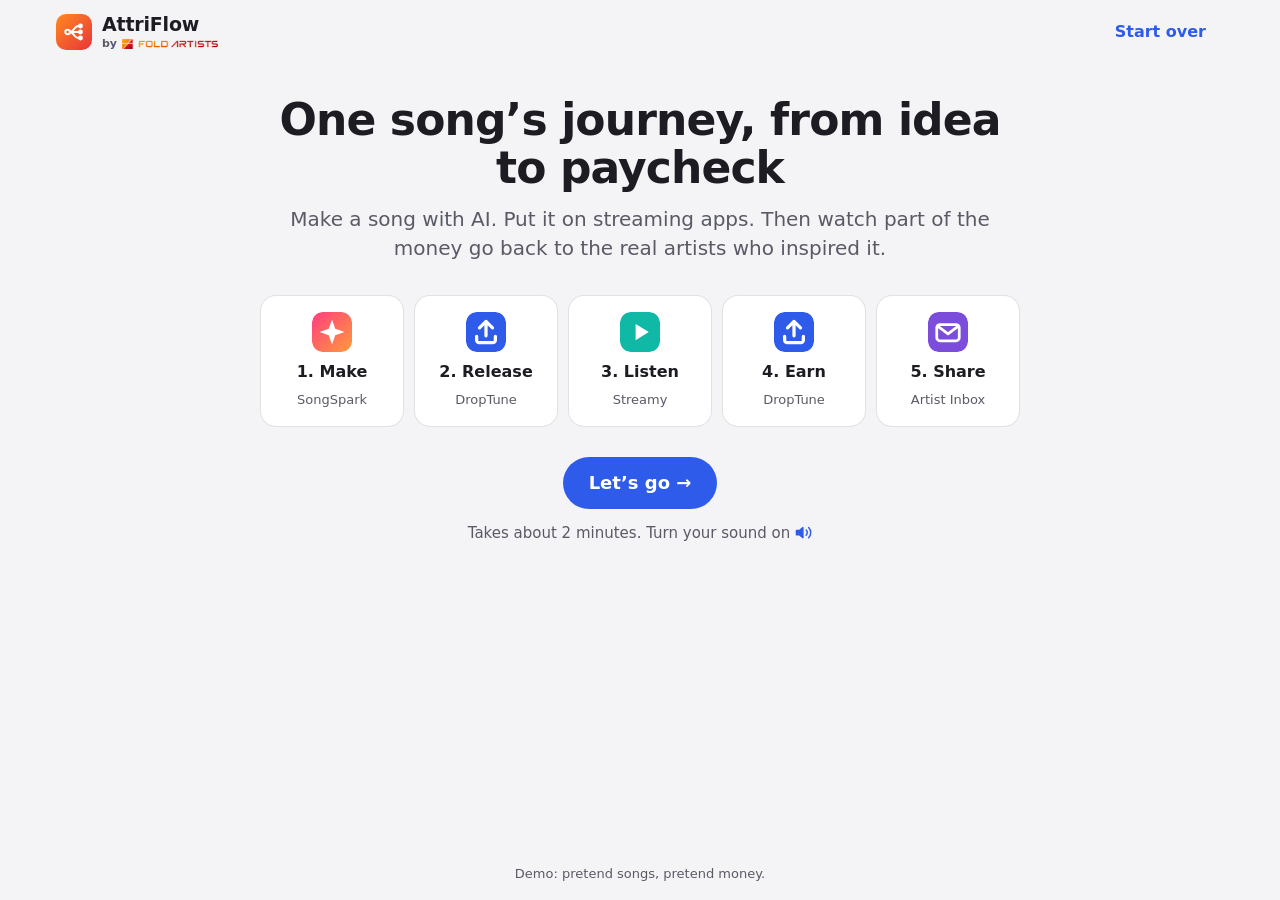
==== site/index.html @ fd74adcc "AttriFlow demo: static site and Render config Co-Authored-By: Claude Opus 5.5 <noreply@anthropic.com" ====
<!doctype html>
<html lang="en">
<head>
  <meta charset="utf-8">
  <meta name="viewport" content="width=device-width, initial-scale=1, viewport-fit=cover">
  <title>AttriFlow</title>
  <meta name="description" content="Follow one AI song from idea to paycheck, and see how its money is shared with the artists who inspired it.">
  <meta name="color-scheme" content="light">
  <link rel="stylesheet" href="styles.css?v=9">
</head>
<body>
  <a class="skip" href="#view">Skip to content</a>

  <header class="topbar">
    <a class="brand" href="#/" aria-label="AttriFlow by Fold Artists, home">
      <span class="brand-mark" aria-hidden="true"><svg class="ico" viewBox="0 0 24 24" fill="none" stroke="currentColor" stroke-width="2.2" stroke-linecap="round" stroke-linejoin="round"><circle cx="5" cy="12" r="2.5"/><path d="M7.5 12c4.5 0 4.5-6.5 9-6.5M7.5 12h9M7.5 12c4.5 0 4.5 6.5 9 6.5"/><circle cx="19" cy="5.5" r="1.6" fill="currentColor"/><circle cx="19" cy="12" r="1.6" fill="currentColor"/><circle cx="19" cy="18.5" r="1.6" fill="currentColor"/></svg></span>
      <span class="brand-text">
        <span class="brand-name">AttriFlow</span>
        <span class="brand-by">by <img src="assets/fold-artists-logo.png" alt="Fold Artists" width="96" height="11"></span>
      </span>
    </a>
    <button class="btn btn-quiet" id="reset" type="button">Start over</button>
  </header>

  <nav class="steps" id="steps" aria-label="Journey steps"></nav>

  <main id="view" tabindex="-1"></main>

  <footer class="navbar" id="navbar">
    <button class="btn btn-secondary" id="back" type="button">← Back</button>
    <p class="nav-hint" id="hint" aria-live="polite"></p>
    <button class="btn btn-primary" id="next" type="button">Next →</button>
  </footer>

  <p class="demo-note">Demo: pretend songs, pretend money.</p>

  <script src="app.js?v=9"></script>
</body>
</html>
---- site/styles.css ----
/* AttriFlow demo — shell + four pretend apps */

:root {
  --bg: #f4f4f7;
  --surface: #ffffff;
  --surface-2: #f0f0f4;
  --text: #1c1c22;
  --text-2: #5a5a66;
  --line: rgba(20, 20, 40, 0.12);
  --accent: #2f5bea;
  --accent-text: #ffffff;
  --good: #16803a;
  --good-bg: #e6f6eb;
  --focus: #2f5bea;
  --shadow: 0 1px 2px rgba(0, 0, 0, 0.06), 0 8px 24px rgba(0, 0, 0, 0.06);

  /* app brands */
  --spark-a: #ff3d7f;
  --spark-b: #ff9a3c;
  --spark-bg: #121018;
  --spark-surface: #1d1a26;
  --spark-line: rgba(255, 255, 255, 0.1);
  --drop: #2f5bea;
  --drop-soft: #e8eeff;
  --streamy: #10b8a6;
  --streamy-bg: #0d1716;
  --streamy-surface: #15211f;
  --inbox: #7c4ddb;
  --inbox-soft: #f1ebfd;
  --pool: #e0662f;

  --radius: 16px;
  --radius-sm: 10px;
  --font: -apple-system, BlinkMacSystemFont, "SF Pro Text", "Segoe UI", system-ui, Roboto, "Helvetica Neue", Arial, sans-serif;
  color-scheme: light;
}

/* Light is the default look. Dark stays available by setting data-theme="dark" on <html>. */
:root[data-theme="dark"] {
  --bg: #0e0e12;
  --surface: #18181e;
  --surface-2: #22222a;
  --text: #f1f1f5;
  --text-2: #a8a8b4;
  --line: rgba(255, 255, 255, 0.12);
  --accent: #5b82ff;
  --focus: #8aa6ff;
  --good: #45d27a;
  --good-bg: rgba(69, 210, 122, 0.14);
  --drop-soft: rgba(91, 130, 255, 0.16);
  --inbox-soft: rgba(150, 110, 240, 0.16);
  --shadow: 0 1px 2px rgba(0, 0, 0, 0.4), 0 8px 24px rgba(0, 0, 0, 0.3);
  color-scheme: dark;
}

* { box-sizing: border-box; }
html { -webkit-text-size-adjust: 100%; }
body {
  margin: 0;
  background: var(--bg);
  color: var(--text);
  font-family: var(--font);
  font-size: 17px;
  line-height: 1.45;
  min-height: 100vh;
  display: flex;
  flex-direction: column;
}
h1, h2, h3, p { margin: 0; }
button { font: inherit; color: inherit; }
a { color: inherit; }
:focus-visible { outline: 3px solid var(--focus); outline-offset: 2px; border-radius: 8px; }
.skip { position: absolute; left: -999px; top: 8px; background: var(--surface); padding: 8px 12px; z-index: 10; }
.skip:focus { left: 8px; }
.sr-only { position: absolute; width: 1px; height: 1px; overflow: hidden; clip: rect(0 0 0 0); white-space: nowrap; }

/* ---------- icons ---------- */
.ico { width: 1.15em; height: 1.15em; flex: none; vertical-align: -0.18em; }
.btn .ico { width: 20px; height: 20px; }
.badge-ico { width: 52px; height: 52px; border-radius: 14px; display: grid; place-items: center; flex: none; color: #fff; }
.badge-ico .ico { width: 28px; height: 28px; }
.badge-ico.you { background: var(--drop); }
.badge-ico.pool { background: var(--pool); }
.badge-ico.good { background: var(--good); }
.badge-ico.inbox { background: var(--inbox); }
.badge-ico.big { width: 84px; height: 84px; border-radius: 24px; margin: 0 auto 16px; background: linear-gradient(135deg, var(--spark-a), var(--spark-b)); }
.badge-ico.big .ico { width: 44px; height: 44px; }

/* ---------- buttons ---------- */
.btn {
  min-height: 44px;
  padding: 0 18px;
  border-radius: 999px;
  border: 0;
  font-weight: 600;
  font-size: 16px;
  cursor: pointer;
  display: inline-flex;
  align-items: center;
  justify-content: center;
  gap: 8px;
  text-decoration: none;
  white-space: nowrap;
  transition: transform 0.12s ease, opacity 0.12s ease, background 0.12s ease;
}
.btn:active { transform: scale(0.97); }
.btn[disabled] { opacity: 0.4; cursor: not-allowed; transform: none; }
.btn-primary { background: var(--accent); color: var(--accent-text); }
.btn-secondary { background: var(--surface-2); color: var(--text); }
.btn-quiet { background: transparent; color: var(--accent); }
.btn-big { min-height: 52px; font-size: 18px; padding: 0 26px; }

/* ---------- shell ---------- */
.topbar {
  display: flex;
  align-items: center;
  justify-content: space-between;
  padding: 10px max(16px, env(safe-area-inset-left));
  max-width: 1200px;
  width: 100%;
  margin: 0 auto;
}
.brand { display: inline-flex; align-items: center; gap: 10px; font-weight: 700; font-size: 18px; text-decoration: none; min-height: 44px; }
.brand-mark {
  width: 30px; height: 30px; border-radius: 9px;
  display: grid; place-items: center;
  color: #fff; font-size: 17px;
  background: linear-gradient(135deg, #ff8a1f, #e8343a);
}
.brand-mark { width: 36px; height: 36px; border-radius: 10px; }
.brand-mark .ico { width: 22px; height: 22px; }
.brand-text { display: flex; flex-direction: column; line-height: 1.1; }
.brand-name { font-size: 19px; font-weight: 800; letter-spacing: -0.01em; }
.brand-by { display: flex; align-items: center; gap: 5px; margin-top: 3px; font-size: 11px; font-weight: 600; color: var(--text-2); }
.brand-by img { display: block; width: 96px; height: auto; }

.steps {
  display: flex;
  gap: 6px;
  max-width: 1200px;
  width: 100%;
  margin: 0 auto;
  padding: 4px 16px 12px;
}
.steps[hidden] { display: none; }
.step {
  flex: 1;
  min-height: 52px;
  display: flex;
  align-items: center;
  gap: 10px;
  padding: 6px 12px;
  border-radius: 12px;
  background: var(--surface);
  border: 1px solid var(--line);
  text-decoration: none;
  color: var(--text-2);
  font-size: 15px;
}
.step-num {
  flex: none;
  width: 28px; height: 28px; border-radius: 50%;
  display: grid; place-items: center;
  font-weight: 700; font-size: 14px;
  background: var(--surface-2);
}
.step-text { display: flex; flex-direction: column; line-height: 1.2; min-width: 0; }
.step-text b { color: var(--text); font-size: 15px; }
.step-text small { font-size: 12px; white-space: nowrap; overflow: hidden; text-overflow: ellipsis; }
.step.is-done .step-num { background: var(--good-bg); color: var(--good); }
.step.is-current { border-color: var(--accent); box-shadow: 0 0 0 1px var(--accent) inset; }
.step.is-current .step-num { background: var(--accent); color: var(--accent-text); }
.step.is-locked { opacity: 0.5; pointer-events: none; }

main {
  flex: 1;
  width: 100%;
  max-width: 1200px;
  margin: 0 auto;
  padding: 8px 16px 24px;
  outline: none;
}

.stage {
  display: grid;
  grid-template-columns: 300px minmax(0, 1fr);
  gap: 20px;
  align-items: start;
}
.explain {
  background: var(--surface);
  border: 1px solid var(--line);
  border-radius: var(--radius);
  padding: 20px;
  position: sticky;
  top: 12px;
}
.explain .kicker { font-size: 13px; font-weight: 700; letter-spacing: 0.04em; text-transform: uppercase; color: var(--text-2); }
.explain h1 { font-size: 26px; line-height: 1.15; margin: 6px 0 10px; }
.explain p { color: var(--text-2); }
.explain p + p { margin-top: 10px; }
.explain .app-chip { margin-top: 14px; }

.app-chip { display: inline-flex; align-items: center; gap: 8px; font-size: 14px; font-weight: 600; color: var(--text-2); }
.app-chip .logo { width: 22px; height: 22px; border-radius: 6px; }

.navbar {
  position: sticky;
  bottom: 0;
  display: flex;
  align-items: center;
  gap: 12px;
  padding: 12px max(16px, env(safe-area-inset-left)) calc(12px + env(safe-area-inset-bottom));
  background: color-mix(in srgb, var(--bg) 85%, transparent);
  backdrop-filter: saturate(180%) blur(16px);
  -webkit-backdrop-filter: saturate(180%) blur(16px);
  border-top: 1px solid var(--line);
  z-index: 5;
}
.navbar[hidden] { display: none; }
.nav-hint { flex: 1; text-align: center; color: var(--text-2); font-size: 15px; }
.demo-note { text-align: center; font-size: 13px; color: var(--text-2); padding: 8px 16px 16px; }

.muted { color: var(--text-2); }

/* ---------- app windows ---------- */
.window {
  border-radius: 20px;
  overflow: hidden;
  box-shadow: var(--shadow);
  border: 1px solid var(--line);
  min-width: 0;
}
.window-bar {
  display: flex;
  align-items: center;
  gap: 10px;
  padding: 12px 18px;
  font-weight: 700;
}
.window-bar .logo { width: 28px; height: 28px; border-radius: 8px; flex: none; }
.window-bar .tabs { margin-left: auto; display: flex; gap: 18px; font-weight: 500; font-size: 15px; opacity: 0.7; }
.window-bar .tabs .on { opacity: 1; font-weight: 700; }
.window-body { padding: 24px; }

.logo { display: block; }

/* SongSpark (always dark, like a studio) */
.w-spark { background: var(--spark-bg); color: #f4f0fa; border-color: var(--spark-line); }
.w-spark .window-bar { border-bottom: 1px solid var(--spark-line); }
.w-spark .muted { color: #b4abc4; }
.spark-title { font-size: 28px; font-weight: 800; line-height: 1.15; }
.spark-grad { background: linear-gradient(90deg, var(--spark-a), var(--spark-b)); -webkit-background-clip: text; background-clip: text; color: transparent; }
.prompt-box {
  margin-top: 18px;
  background: var(--spark-surface);
  border: 1px solid var(--spark-line);
  border-radius: var(--radius);
  padding: 14px;
}
.prompt-box label { display: block; font-size: 14px; font-weight: 600; color: #b4abc4; margin-bottom: 8px; }
.prompt-box textarea {
  width: 100%;
  min-height: 72px;
  resize: vertical;
  background: transparent;
  border: 0;
  color: #fff;
  font: inherit;
  font-size: 19px;
  line-height: 1.4;
}
.prompt-box textarea:focus-visible { outline: none; }
.prompt-box:focus-within { border-color: var(--spark-a); }
.prompt-row { display: flex; align-items: center; gap: 8px; flex-wrap: wrap; margin-top: 10px; }
.tag { display: inline-flex; align-items: center; min-height: 32px; padding: 0 12px; border-radius: 999px; background: rgba(255, 255, 255, 0.08); font-size: 14px; color: #e6def3; }
.btn-spark { background: linear-gradient(90deg, var(--spark-a), var(--spark-b)); color: #fff; margin-left: auto; }

.making { margin-top: 18px; display: flex; align-items: center; gap: 12px; color: #d9cfe9; }
.wave { display: inline-flex; gap: 3px; align-items: end; height: 22px; }
.wave i { width: 4px; border-radius: 2px; background: linear-gradient(var(--spark-a), var(--spark-b)); animation: wave 0.9s ease-in-out infinite; }
.wave i:nth-child(2) { animation-delay: 0.15s; } .wave i:nth-child(3) { animation-delay: 0.3s; } .wave i:nth-child(4) { animation-delay: 0.45s; } .wave i:nth-child(5) { animation-delay: 0.6s; }
@keyframes wave { 0%, 100% { height: 6px; } 50% { height: 22px; } }

.song-card {
  margin-top: 18px;
  display: flex;
  gap: 16px;
  align-items: center;
  background: var(--spark-surface);
  border: 1px solid var(--spark-line);
  border-radius: var(--radius);
  padding: 14px;
}
.cover {
  flex: none;
  width: 88px; height: 88px;
  border-radius: 14px;
  display: grid; place-items: center;
  font-size: 40px;
  box-shadow: inset 0 0 0 1px rgba(255, 255, 255, 0.15);
}
.cover-sm { width: 52px; height: 52px; font-size: 24px; border-radius: 10px; }
.cover-lg { width: 160px; height: 160px; font-size: 72px; border-radius: 20px; }
.song-meta { flex: 1; min-width: 0; }
.song-meta h2 { font-size: 22px; }
.song-meta p { font-size: 15px; }
.play {
  flex: none;
  width: 52px; height: 52px; border-radius: 50%;
  border: 0; cursor: pointer;
  display: grid; place-items: center;
  background: #fff; color: #111;
}
.play svg { width: 22px; height: 22px; }
.play-sm { width: 44px; height: 44px; }
.play-pill { width: auto; height: 44px; padding: 0 16px 0 12px; border-radius: 999px; display: inline-flex; gap: 8px; font-weight: 600; font-size: 15px; }
.play-pill svg { width: 18px; height: 18px; }

.inspired {
  margin-top: 16px;
  background: var(--spark-surface);
  border: 1px solid var(--spark-line);
  border-radius: var(--radius);
  padding: 18px;
}
.inspired h3 { font-size: 19px; }
.inspired > p { margin-top: 4px; font-size: 15px; }
.inf-list { list-style: none; margin: 14px 0 0; padding: 0; display: grid; gap: 12px; }
.inf { display: grid; grid-template-columns: 52px minmax(0, 1fr) auto; gap: 12px; align-items: center; }
.inf-name b { display: block; font-size: 16px; }
.inf-name span { font-size: 14px; }
.bar { height: 10px; border-radius: 5px; background: rgba(255, 255, 255, 0.1); overflow: hidden; margin-top: 6px; }
.bar > i { display: block; height: 100%; border-radius: 5px; background: linear-gradient(90deg, var(--spark-a), var(--spark-b)); width: 0; transition: width 0.9s cubic-bezier(0.2, 0.8, 0.2, 1); }
.pct { font-size: 22px; font-weight: 800; font-variant-numeric: tabular-nums; min-width: 56px; text-align: right; }

/* DropTune (follows light / dark) */
.w-drop { background: var(--surface); }
.w-drop .window-bar { background: var(--drop); color: #fff; }
.w-drop .window-bar .logo { box-shadow: 0 0 0 2px rgba(255, 255, 255, 0.85); border-radius: 8px; }
.drop-h { font-size: 26px; font-weight: 800; }
.form { display: grid; gap: 14px; margin-top: 18px; }
.field { display: grid; gap: 6px; }
.field label { font-weight: 600; font-size: 15px; }
.field input {
  min-height: 44px;
  padding: 0 14px;
  border-radius: var(--radius-sm);
  border: 1px solid var(--line);
  background: var(--surface-2);
  color: var(--text);
  font: inherit;
}
.release-head { display: flex; gap: 16px; align-items: center; padding: 14px; border-radius: var(--radius); background: var(--surface-2); }
.checks { list-style: none; padding: 0; margin: 18px 0 0; display: grid; gap: 10px; }
.check {
  display: flex; align-items: center; gap: 12px;
  min-height: 52px; padding: 10px 14px;
  border-radius: 12px;
  background: var(--surface-2);
  color: var(--text-2);
}
.check .dot { width: 28px; height: 28px; border-radius: 50%; flex: none; display: grid; place-items: center; border: 2px solid var(--line); font-weight: 800; }
.check.is-ok { background: var(--good-bg); color: var(--text); }
.check.is-ok .dot { background: var(--good); border-color: var(--good); color: #fff; }
.check.is-busy .dot { border-color: var(--accent); border-top-color: transparent; animation: spin 0.8s linear infinite; }
@keyframes spin { to { transform: rotate(360deg); } }
.live {
  margin-top: 18px;
  padding: 18px;
  border-radius: var(--radius);
  background: var(--good-bg);
  display: flex; gap: 14px; align-items: center;
}
.live .big-emoji { font-size: 40px; }
.live h3 { font-size: 22px; }
.actions { display: flex; gap: 10px; flex-wrap: wrap; margin-top: 18px; }

.earn-total { text-align: center; padding: 10px 0 4px; }
.earn-total .label { color: var(--text-2); font-weight: 600; }
.earn-total .amount { font-size: 64px; font-weight: 800; letter-spacing: -0.02em; line-height: 1.05; font-variant-numeric: tabular-nums; }
.earn-total .math { color: var(--text-2); margin-top: 4px; }
.split-bar { display: flex; height: 22px; border-radius: 11px; overflow: hidden; margin: 22px 0 18px; }
.split-bar .you { background: var(--drop); }
.split-bar .pool { background: var(--pool); }
.split-cards { display: grid; grid-template-columns: 1fr 1fr; gap: 14px; }
.split-card { border-radius: var(--radius); padding: 18px; border: 1px solid var(--line); }
.split-card .emoji { font-size: 30px; }
.split-card .amt { font-size: 34px; font-weight: 800; font-variant-numeric: tabular-nums; margin-top: 4px; }
.split-card h3 { font-size: 18px; margin-top: 2px; }
.split-card p { color: var(--text-2); font-size: 15px; margin-top: 6px; }
.split-card.you { background: var(--drop-soft); }
.split-card.you .amt { color: var(--accent); }
.split-card.pool .amt { color: var(--pool); }
.split-card.pool { background: color-mix(in srgb, var(--pool) 14%, transparent); }
.why {
  margin-top: 16px; padding: 14px 16px; border-radius: 12px;
  background: var(--surface-2); color: var(--text-2); font-size: 15px;
}
.why b { color: var(--text); }

/* Streamy (always dark) */
.w-streamy { background: var(--streamy-bg); color: #eef7f5; border-color: rgba(255, 255, 255, 0.08); }
.w-streamy .window-bar { border-bottom: 1px solid rgba(255, 255, 255, 0.08); }
.w-streamy .muted { color: #9db8b3; }
.now {
  display: flex; gap: 20px; align-items: center;
  padding: 20px; border-radius: var(--radius);
  background: linear-gradient(135deg, rgba(16, 184, 166, 0.28), rgba(16, 184, 166, 0.05));
}
.now h2 { font-size: 28px; line-height: 1.15; }
.now .eyebrow { font-size: 13px; font-weight: 700; letter-spacing: 0.06em; text-transform: uppercase; color: #7fe3d6; }
.play-streamy { background: var(--streamy); color: #04211d; margin-top: 12px; }
.plays-box { margin-top: 18px; padding: 20px; border-radius: var(--radius); background: var(--streamy-surface); }
.plays-num { font-size: 52px; font-weight: 800; font-variant-numeric: tabular-nums; line-height: 1.05; }
.chart { display: flex; align-items: end; gap: 3px; height: 90px; margin-top: 16px; }
.chart i { flex: 1; background: var(--streamy); border-radius: 3px 3px 0 0; height: 2%; transition: height 0.6s cubic-bezier(0.2, 0.8, 0.2, 1); opacity: 0.85; }
.btn-streamy { background: var(--streamy); color: #04211d; margin-top: 16px; }

/* Sharing pool (DropTune page + Fold badge) */
.badge-fold {
  display: inline-flex; align-items: center; gap: 8px;
  padding: 6px 12px 6px 6px; border-radius: 999px;
  background: var(--surface-2); border: 1px solid var(--line);
  font-size: 14px; font-weight: 600;
}
.badge-fold .fold-mark { width: 22px; height: 22px; border-radius: 50%; background: linear-gradient(135deg, #ff7a2f, #e8343a); display: grid; place-items: center; color: #fff; font-size: 12px; font-weight: 800; }
.pool-head { display: flex; align-items: center; justify-content: space-between; gap: 12px; flex-wrap: wrap; }
.pool-rows { list-style: none; padding: 0; margin: 18px 0 0; display: grid; gap: 12px; }
.pool-row { border: 1px solid var(--line); border-radius: var(--radius); padding: 14px; display: grid; gap: 12px; }
.pool-top { display: grid; grid-template-columns: 52px minmax(0, 1fr) auto; gap: 12px; align-items: center; }
.pool-top .amt { font-size: 26px; font-weight: 800; font-variant-numeric: tabular-nums; }
.pool-top .bar { background: var(--surface-2); }
.pool-top .bar > i { background: var(--pool); }
.pool-name b { display: block; }
.pool-name span { color: var(--text-2); font-size: 14px; }
.halves { display: grid; grid-template-columns: 1fr 1fr; gap: 8px; }
.half { background: var(--surface-2); border-radius: 10px; padding: 10px 12px; font-size: 14px; }
.half b { display: block; font-size: 17px; font-variant-numeric: tabular-nums; }
.half span { color: var(--text-2); }
.pool-row .btn { justify-self: start; }
.sum {
  margin-top: 18px; padding: 16px; border-radius: var(--radius);
  background: var(--good-bg); text-align: center; font-weight: 600;
}
.sum .eq { font-size: 20px; font-variant-numeric: tabular-nums; }
.sum p { color: var(--text-2); font-weight: 500; font-size: 15px; margin-top: 4px; }

/* Artist Inbox (phone) */
.inbox-wrap { display: grid; gap: 16px; justify-items: center; }
.artist-tabs { display: flex; gap: 8px; flex-wrap: wrap; justify-content: center; }
.artist-tab {
  min-height: 44px; padding: 0 14px; border-radius: 999px;
  border: 1px solid var(--line); background: var(--surface);
  display: inline-flex; align-items: center; gap: 8px;
  text-decoration: none; font-size: 15px; font-weight: 600;
}
.artist-tab[aria-current="page"] { background: var(--inbox); border-color: var(--inbox); color: #fff; }
.phone {
  width: 100%; max-width: 380px;
  border-radius: 44px; padding: 12px;
  background: #0b0b0e;
  box-shadow: var(--shadow), 0 0 0 1px rgba(255, 255, 255, 0.06) inset;
}
.screen { border-radius: 34px; overflow: hidden; background: var(--surface); min-height: 600px; display: flex; flex-direction: column; }
.status { display: flex; justify-content: space-between; padding: 14px 26px 6px; font-size: 14px; font-weight: 600; }
.island { width: 96px; height: 28px; border-radius: 14px; background: #0b0b0e; }
.inbox-bar { display: flex; align-items: center; gap: 10px; padding: 8px 20px 12px; font-weight: 700; font-size: 18px; border-bottom: 1px solid var(--line); }
.inbox-bar .logo { width: 28px; height: 28px; border-radius: 8px; }
.msg { padding: 18px 20px 24px; display: grid; gap: 14px; }
.msg-hello { background: var(--inbox-soft); border-radius: 18px; padding: 18px; text-align: center; }
.msg-hello .env { font-size: 44px; }
.msg-hello .got { font-size: 40px; font-weight: 800; font-variant-numeric: tabular-nums; }
.msg-hello p { color: var(--text-2); }
.msg p.body { font-size: 16px; }
.msg h3 { font-size: 15px; color: var(--text-2); text-transform: uppercase; letter-spacing: 0.04em; }
.inf-bar { height: 12px; background: var(--surface-2); border-radius: 6px; overflow: hidden; }
.inf-bar > i { display: block; height: 100%; background: var(--inbox); border-radius: 6px; }
.goes { display: grid; gap: 8px; }
.go { display: grid; grid-template-columns: auto minmax(0, 1fr) auto; gap: 10px; align-items: center; padding: 10px 12px; border-radius: 12px; background: var(--surface-2); }
.go .emoji { font-size: 22px; }
.go b { font-variant-numeric: tabular-nums; }
.go small { display: block; color: var(--text-2); }
.both-note { font-size: 14px; color: var(--text-2); text-align: center; }
.listen-row { display: flex; gap: 8px; flex-wrap: wrap; }
.listen-row .play { background: var(--inbox); color: #fff; }

/* welcome + finish */
.hero { text-align: center; max-width: 760px; margin: 24px auto 0; }
.hero h1 { font-size: 44px; line-height: 1.08; letter-spacing: -0.02em; }
.hero p.lead { font-size: 20px; color: var(--text-2); margin-top: 14px; }
.path { list-style: none; padding: 0; margin: 32px 0 0; display: grid; grid-template-columns: repeat(5, 1fr); gap: 10px; }
.path li { background: var(--surface); border: 1px solid var(--line); border-radius: var(--radius); padding: 16px 10px; display: grid; gap: 8px; justify-items: center; }
.path .logo { width: 40px; height: 40px; border-radius: 11px; }
.path b { font-size: 16px; }
.path span { font-size: 13px; color: var(--text-2); }
.hero .btn { margin-top: 30px; }
.hero .small { font-size: 15px; color: var(--text-2); margin-top: 14px; }
.recap { list-style: none; padding: 0; margin: 28px auto 0; max-width: 520px; display: grid; gap: 10px; text-align: left; }
.recap li { display: flex; gap: 12px; align-items: center; background: var(--surface); border: 1px solid var(--line); border-radius: 14px; padding: 12px 16px; }
.recap .emoji { font-size: 24px; }

/* ---------- reveal ---------- */
.reveal { animation: rise 0.45s cubic-bezier(0.2, 0.8, 0.2, 1) both; }
@keyframes rise { from { opacity: 0; transform: translateY(8px); } to { opacity: 1; transform: none; } }

@media (prefers-reduced-motion: reduce) {
  *, *::before, *::after { animation-duration: 0.001ms !important; animation-iteration-count: 1 !important; transition-duration: 0.001ms !important; }
}

/* ---------- small screens ---------- */
@media (max-width: 900px) {
  .stage { grid-template-columns: minmax(0, 1fr); gap: 14px; }
  .explain { position: static; padding: 16px; }
  .explain h1 { font-size: 22px; }
  .explain .app-chip { display: none; }
}
@media (max-width: 767px) {
  body { font-size: 16px; }
  .steps { gap: 4px; padding: 4px 12px 10px; }
  .step { flex-direction: column; justify-content: center; gap: 2px; padding: 6px 2px; min-height: 56px; }
  .step-text { align-items: center; }
  .step-text b { font-size: 12px; }
  .step-text small { display: none; }
  .step-num { width: 24px; height: 24px; font-size: 12px; }
  main { padding: 4px 12px 20px; }
  .window-body { padding: 16px; }
  .window-bar { padding: 10px 14px; }
  .window-bar .tabs { display: none; }
  .spark-title, .drop-h { font-size: 22px; }
  .cover { width: 64px; height: 64px; font-size: 30px; }
  .cover-lg { width: 96px; height: 96px; font-size: 44px; }
  .now { flex-direction: column; text-align: center; padding: 18px; }
  .now h2 { font-size: 24px; }
  .plays-num { font-size: 40px; }
  .earn-total .amount { font-size: 52px; }
  .split-cards, .halves { grid-template-columns: 1fr; }
  .navbar { flex-wrap: wrap; gap: 8px; }
  .nav-hint { order: -1; flex-basis: 100%; font-size: 14px; }
  .navbar .btn { flex: 1; }
  .hero h1 { font-size: 32px; }
  .hero p.lead { font-size: 17px; }
  .path { grid-template-columns: 1fr; text-align: left; }
  .path li { grid-template-columns: 40px 1fr; justify-items: start; align-items: center; column-gap: 12px; row-gap: 0; padding: 12px; }
  .path li .logo { grid-row: span 2; }
  .phone { padding: 8px; border-radius: 36px; }
  .screen { border-radius: 28px; min-height: 0; }
  .pool-top .amt { font-size: 22px; }
}

/* ---------- icon placements ---------- */
.brand-mark .ico { width: 22px; height: 22px; }
.step-num .ico { width: 16px; height: 16px; }
.check .dot .ico { width: 16px; height: 16px; }
.cover .ico { width: 52%; height: 52%; color: #fff; filter: drop-shadow(0 1px 2px rgba(0, 0, 0, 0.18)); }
.split-card .badge-ico { margin-bottom: 10px; }
.half-label { display: flex; align-items: center; gap: 6px; color: var(--text-2); }
.half-label .ico { width: 18px; height: 18px; color: var(--pool); }
.sum .ico { width: 22px; height: 22px; vertical-align: -4px; }
.sum .ico.ok { color: var(--good); }
.sum .ico.warn { color: #c2410c; }
.listen-done { margin-top: 12px; display: flex; align-items: center; gap: 8px; }
.listen-done .ico { width: 22px; height: 22px; color: var(--streamy); }
.tab-ico { width: 28px; height: 28px; border-radius: 50%; display: grid; place-items: center; color: #fff; flex: none; }
.tab-ico .ico { width: 16px; height: 16px; }
.msg-hello .badge-ico { margin: 0 auto 8px; }
.go-ico { color: var(--inbox); display: grid; place-items: center; }
.go-ico .ico { width: 22px; height: 22px; }
.recap-ico { width: 40px; height: 40px; border-radius: 12px; display: grid; place-items: center; flex: none; background: var(--drop-soft); color: var(--accent); }
.recap-ico .ico { width: 22px; height: 22px; }
.hero .small .ico { color: var(--accent); }
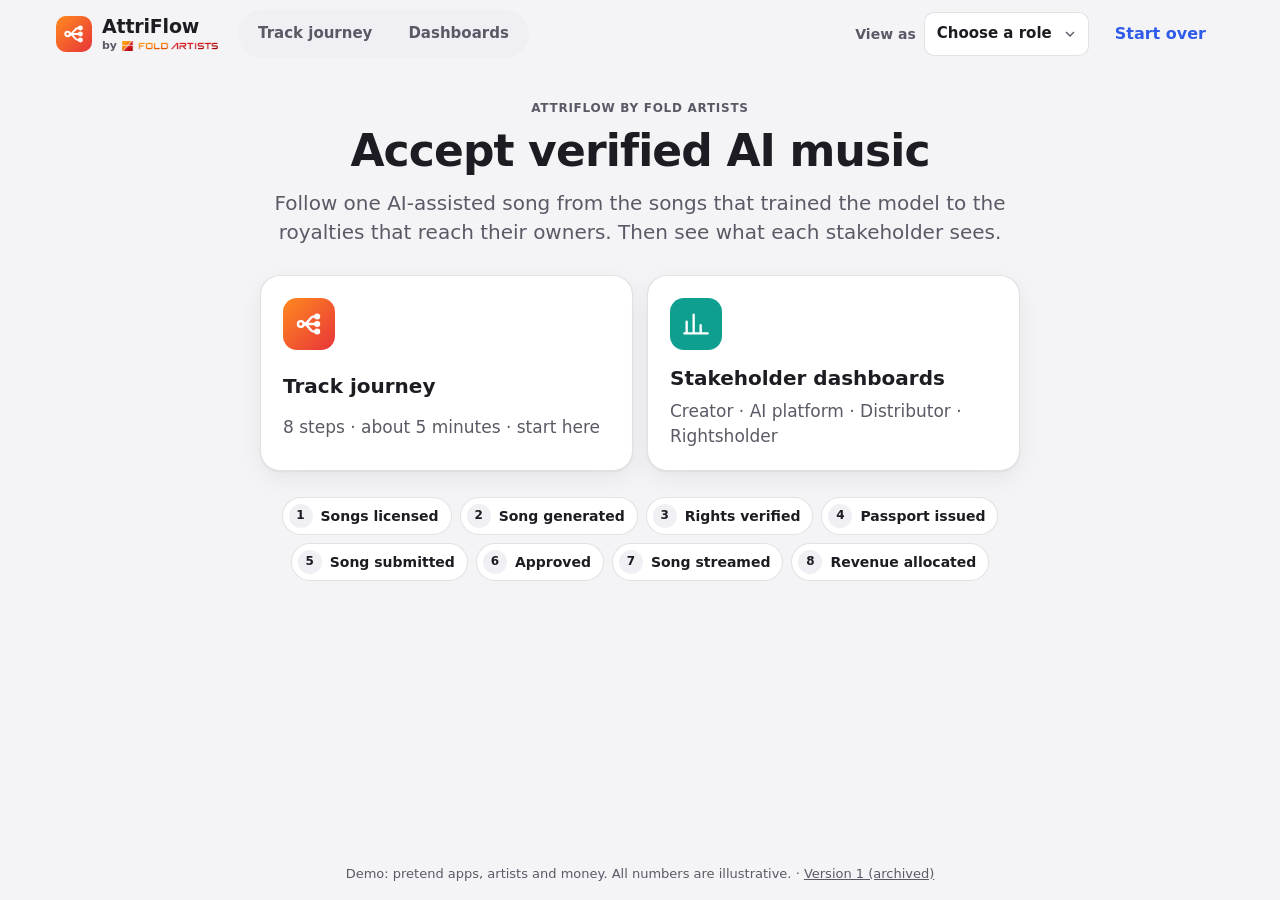
==== commit 50f37264: "Make v2 the default at /, archive v1 at /v1/ Fixes v2 loading v1's stylesheet when opened at /v2 wit" ====
--- a/site/index.html
+++ b/site/index.html
@@ -4,9 +4,9 @@
   <meta charset="utf-8">
   <meta name="viewport" content="width=device-width, initial-scale=1, viewport-fit=cover">
   <title>AttriFlow</title>
-  <meta name="description" content="Follow one AI song from idea to paycheck, and see how its money is shared with the artists who inspired it.">
+  <meta name="description" content="AttriFlow by Fold Artists: follow one AI-assisted song from training data to royalties, and see what each stakeholder sees.">
   <meta name="color-scheme" content="light">
-  <link rel="stylesheet" href="styles.css?v=9">
+  <link rel="stylesheet" href="styles.css?v=2">
 </head>
 <body>
   <a class="skip" href="#view">Skip to content</a>
@@ -19,21 +19,41 @@
         <span class="brand-by">by <img src="assets/fold-artists-logo.png" alt="Fold Artists" width="96" height="11"></span>
       </span>
     </a>
-    <button class="btn btn-quiet" id="reset" type="button">Start over</button>
+    <nav class="modes" aria-label="Sections">
+      <a id="mode-journey" href="#/train">Track journey</a>
+      <a id="mode-dash" href="#/dash/distributor">Dashboards</a>
+    </nav>
+    <div class="top-right">
+      <label class="viewas"><span>View as</span>
+        <select id="role">
+          <option value="">Choose a role</option>
+          <option value="creator">Creator</option>
+          <option value="platform">AI Platform</option>
+          <option value="distributor">Distributor</option>
+          <option value="rightsholder">Rightsholder</option>
+        </select>
+      </label>
+      <button class="btn btn-quiet" id="reset" type="button">Start over</button>
+    </div>
   </header>
 
-  <nav class="steps" id="steps" aria-label="Journey steps"></nav>
+  <nav class="steps" id="steps" aria-label="Track journey steps" hidden></nav>
 
   <main id="view" tabindex="-1"></main>
 
-  <footer class="navbar" id="navbar">
+  <footer class="navbar" id="navbar" hidden>
     <button class="btn btn-secondary" id="back" type="button">← Back</button>
     <p class="nav-hint" id="hint" aria-live="polite"></p>
     <button class="btn btn-primary" id="next" type="button">Next →</button>
   </footer>
 
-  <p class="demo-note">Demo: pretend songs, pretend money.</p>
+  <p class="demo-note">Demo: pretend apps, artists and money. All numbers are illustrative. · <a href="/v1/">Version 1 (archived)</a></p>
 
-  <script src="app.js?v=9"></script>
+  <div id="modal" class="modal" hidden></div>
+
+  <script src="js/core.js?v=1"></script>
+  <script src="js/journey.js?v=1"></script>
+  <script src="js/dashboards.js?v=1"></script>
+  <script src="js/app.js?v=1"></script>
 </body>
 </html>
--- a/site/styles.css
+++ b/site/styles.css
@@ -1,4 +1,4 @@
-/* AttriFlow demo — shell + four pretend apps */
+/* AttriFlow demo v2 — shell, pretend apps, journey scenes and dashboards. Light theme only. */
 
 :root {
   --bg: #f4f4f7;
@@ -277,9 +277,9 @@
 .btn-spark { background: linear-gradient(90deg, var(--spark-a), var(--spark-b)); color: #fff; margin-left: auto; }
 
 .making { margin-top: 18px; display: flex; align-items: center; gap: 12px; color: #d9cfe9; }
-.wave { display: inline-flex; gap: 3px; align-items: end; height: 22px; }
-.wave i { width: 4px; border-radius: 2px; background: linear-gradient(var(--spark-a), var(--spark-b)); animation: wave 0.9s ease-in-out infinite; }
-.wave i:nth-child(2) { animation-delay: 0.15s; } .wave i:nth-child(3) { animation-delay: 0.3s; } .wave i:nth-child(4) { animation-delay: 0.45s; } .wave i:nth-child(5) { animation-delay: 0.6s; }
+.wave-anim { display: inline-flex; gap: 3px; align-items: end; height: 22px; }
+.wave-anim i { width: 4px; border-radius: 2px; background: linear-gradient(var(--spark-a), var(--spark-b)); animation: wave 0.9s ease-in-out infinite; }
+.wave-anim i:nth-child(2) { animation-delay: 0.15s; } .wave-anim i:nth-child(3) { animation-delay: 0.3s; } .wave-anim i:nth-child(4) { animation-delay: 0.45s; } .wave-anim i:nth-child(5) { animation-delay: 0.6s; }
 @keyframes wave { 0%, 100% { height: 6px; } 50% { height: 22px; } }
 
 .song-card {
@@ -569,3 +569,428 @@
 .recap-ico { width: 40px; height: 40px; border-radius: 12px; display: grid; place-items: center; flex: none; background: var(--drop-soft); color: var(--accent); }
 .recap-ico .ico { width: 22px; height: 22px; }
 .hero .small .ico { color: var(--accent); }
+
+/* ====================== v2 additions ====================== */
+:root {
+  --seg-you: #2f5bea;
+  --seg-rh: #7c4ddb;
+  --seg-dist: #0e9f8f;
+  --seg-aip: #e0336f;
+  --seg-fold: #e8572a;
+  --warn: #b45309;
+  --warn-bg: #fdf3e2;
+  --bad: #c62828;
+  --bad-bg: #fdecec;
+  --green-light: #1faa59;
+}
+
+/* topbar: brand · sections · view as */
+.topbar { gap: 12px 20px; flex-wrap: wrap; }
+.modes { display: flex; gap: 4px; padding: 4px; background: var(--surface-2); border-radius: 999px; margin-right: auto; }
+.modes a { min-height: 40px; padding: 0 16px; border-radius: 999px; display: inline-flex; align-items: center; text-decoration: none; font-weight: 600; font-size: 15px; color: var(--text-2); }
+.modes a[aria-current="page"] { background: var(--surface); color: var(--text); box-shadow: 0 1px 3px rgba(0, 0, 0, 0.12); }
+.top-right { display: flex; align-items: center; gap: 8px; }
+.viewas { display: flex; align-items: center; gap: 8px; font-size: 14px; font-weight: 600; color: var(--text-2); }
+.viewas select, .field select {
+  min-height: 44px; padding: 0 36px 0 12px; border-radius: var(--radius-sm); border: 1px solid var(--line);
+  background: var(--surface) url("data:image/svg+xml,%3Csvg xmlns='http://www.w3.org/2000/svg' viewBox='0 0 24 24' fill='none' stroke='%235a5a66' stroke-width='2'%3E%3Cpath d='M6 9l6 6 6-6'/%3E%3C/svg%3E") no-repeat right 10px center / 16px;
+  -webkit-appearance: none; appearance: none; color: var(--text); font: inherit; font-size: 15px;
+}
+body.is-dash .viewas select { border-color: var(--accent); box-shadow: 0 0 0 1px var(--accent) inset; }
+
+/* journey rail: 8 steps */
+.step { padding: 6px 10px; gap: 8px; }
+.step-text b { font-size: 14px; }
+.step-text small { font-size: 11px; }
+
+/* layout */
+.stage-main { display: grid; gap: 16px; min-width: 0; }
+.explain .powered { margin-top: 14px; padding-top: 12px; border-top: 1px solid var(--line); font-size: 13px; color: var(--text-2); }
+.card { background: var(--surface); border: 1px solid var(--line); border-radius: 20px; padding: 22px; box-shadow: var(--shadow); min-width: 0; }
+.card h3 { font-size: 19px; display: flex; align-items: center; gap: 8px; }
+.card h3 .ico { color: var(--accent); }
+.card-eyebrow { font-size: 12px; font-weight: 700; letter-spacing: 0.06em; text-transform: uppercase; color: var(--text-2); }
+.card-head { display: flex; align-items: center; justify-content: space-between; gap: 10px; flex-wrap: wrap; margin-bottom: 14px; }
+.small { font-size: 14px; }
+.grid2 { display: grid; grid-template-columns: 1fr 1fr; gap: 16px; }
+.grid2.wide-left { grid-template-columns: 1.6fr 1fr; }
+.sub-h { font-size: 17px; margin: 20px 0 10px; }
+.big-p { font-size: 19px; line-height: 1.4; }
+
+/* pills */
+.pill { display: inline-flex; align-items: center; gap: 5px; min-height: 26px; padding: 2px 10px; border-radius: 999px; font-size: 13px; font-weight: 700; white-space: nowrap; }
+.pill .ico { width: 14px; height: 14px; }
+.pill.good { background: var(--good-bg); color: var(--good); }
+.pill.warn { background: var(--warn-bg); color: var(--warn); }
+.pill.bad { background: var(--bad-bg); color: var(--bad); }
+.pill.neutral { background: var(--surface-2); color: var(--text-2); }
+.pill.ai { background: #fde8f0; color: #b0174f; }
+.pill.human { background: var(--good-bg); color: var(--good); }
+.pill.assist { background: var(--drop-soft); color: #2447b8; }
+.pill.mix { background: var(--warn-bg); color: var(--warn); }
+.w-spark .pill.ai { background: rgba(255, 61, 127, 0.18); color: #ffb3cb; }
+.w-spark .pill.human, .w-spark .pill.good { background: rgba(69, 210, 122, 0.16); color: #9ff0bd; }
+.w-spark .pill.assist { background: rgba(91, 130, 255, 0.2); color: #c3d2ff; }
+.w-spark .pill.mix { background: rgba(255, 170, 60, 0.18); color: #ffd59a; }
+
+/* status rows */
+.status-list { list-style: none; margin: 12px 0 0; padding: 0; display: grid; gap: 8px; }
+.status-row { display: grid; grid-template-columns: 28px minmax(0, 1fr) auto; align-items: center; gap: 10px; min-height: 44px; padding: 8px 12px; border-radius: 12px; background: var(--surface-2); }
+.status-ico { width: 28px; height: 28px; border-radius: 50%; display: grid; place-items: center; color: #fff; }
+.status-ico .ico { width: 16px; height: 16px; }
+.status-ico.good { background: var(--good); }
+.status-ico.warn { background: #d97706; }
+.status-ico.bad { background: var(--bad); }
+.status-ico.neutral { background: #8a8f9c; }
+.status-label { font-weight: 600; }
+.status-value { color: var(--text-2); text-align: right; font-size: 15px; }
+.status-list.dark .status-row { background: var(--spark-surface); border: 1px solid var(--spark-line); }
+.status-list.dark .status-value { color: #c9bfdc; }
+
+/* train */
+.train-grid { display: grid; grid-template-columns: minmax(0, 1.3fr) auto minmax(0, 1fr); gap: 18px; align-items: center; }
+.cat-list { list-style: none; margin: 10px 0 0; padding: 0; display: grid; gap: 10px; }
+.cat-card { display: grid; grid-template-columns: 52px minmax(0, 1fr) auto; gap: 12px; align-items: center; padding: 10px; border: 1px solid var(--line); border-radius: 14px; }
+.cat-card.off { opacity: 0.6; border-style: dashed; }
+.cat-name b { display: block; }
+.cat-name > span { display: block; color: var(--text-2); font-size: 14px; }
+.cat-name .chips { display: flex; flex-wrap: wrap; gap: 6px; margin-top: 6px; }
+.cat-card .play { background: var(--surface-2); color: var(--text); }
+.train-arrow { color: var(--text-2); }
+.train-arrow .ico { width: 36px; height: 36px; }
+.model-card { padding: 18px; border-radius: 16px; background: var(--spark-bg); color: #f4f0fa; }
+.model-card .logo { width: 40px; height: 40px; border-radius: 11px; }
+.model-card h3 { margin-top: 10px; }
+.model-card .muted { color: #b4abc4; }
+.model-card .status-row { background: var(--spark-surface); }
+.model-card .status-value { color: #c9bfdc; }
+
+/* create */
+.param-row { display: flex; flex-wrap: wrap; gap: 8px; margin-top: 12px; }
+.param { min-height: 36px; padding: 0 12px; border-radius: 10px; background: rgba(255, 255, 255, 0.06); border: 1px solid var(--spark-line); display: inline-flex; align-items: center; gap: 6px; font-size: 14px; color: #c9bfdc; }
+.param b { color: #fff; }
+.upload-row { display: grid; grid-template-columns: 40px minmax(0, 1fr) auto; align-items: center; gap: 12px; margin-top: 12px; padding: 10px 12px; border-radius: 12px; border: 1px dashed rgba(159, 240, 189, 0.5); background: rgba(69, 210, 122, 0.06); }
+.upload-text b { display: block; font-size: 15px; }
+.upload-text span { font-size: 13px; color: #b4abc4; }
+.prompt-row .small { margin-right: auto; }
+.song-meta .wave { margin-top: 10px; }
+.wave { position: relative; height: 54px; width: 100%; }
+.wave > div { position: absolute; inset: 0; }
+.wave svg { width: 100%; height: 100%; display: block; }
+.wave-base svg { fill: rgba(255, 255, 255, 0.22); }
+.wave-fill { clip-path: inset(0 100% 0 0); }
+.wave-fill svg { fill: url(#none); fill: #ff7a59; }
+.gen-panels { display: grid; grid-template-columns: 1fr 1fr; gap: 16px; }
+.gen-panels .inspired { margin-top: 16px; }
+
+/* parts (AI vs human) */
+.parts { list-style: none; margin: 14px 0 0; padding: 0; display: grid; gap: 8px; }
+.part { display: grid; grid-template-columns: 34px minmax(0, 1fr) auto; grid-template-areas: "ico name pill" "ico mix mix"; align-items: center; column-gap: 10px; row-gap: 6px; padding: 8px 10px; border-radius: 12px; background: var(--surface-2); }
+.parts.dark .part { background: rgba(255, 255, 255, 0.05); }
+.part-ico { grid-area: ico; width: 34px; height: 34px; border-radius: 10px; display: grid; place-items: center; color: #fff; }
+.part-ico .ico { width: 18px; height: 18px; }
+.part-ico.ai { background: #e0336f; }
+.part-ico.human { background: var(--good); }
+.part-ico.assist { background: #2f5bea; }
+.part-ico.mix { background: #d97706; }
+.part-name { grid-area: name; font-weight: 600; }
+.part .pill { grid-area: pill; }
+.part-mix { grid-area: mix; display: flex; height: 8px; border-radius: 4px; overflow: hidden; }
+.part-mix .ai { background: #e0336f; }
+.part-mix .human { background: var(--good); }
+.upload-row .part-ico { width: 40px; height: 40px; }
+
+/* verify: letter of direction */
+.lod { margin-top: 16px; padding: 18px; border-radius: 16px; background: var(--spark-surface); border: 1px solid var(--spark-line); }
+.lod h3 .ico { color: var(--spark-b); }
+.lod p { margin-top: 8px; color: #e6def3; }
+.lod .muted { color: #b4abc4; }
+.lod .split-legend { margin-top: 12px; }
+.lod .split-legend li { background: rgba(255, 255, 255, 0.05); }
+.lod .lg-name { color: #e6def3; }
+.agree { display: flex; gap: 10px; align-items: flex-start; margin: 14px 0; font-size: 15px; color: #f4f0fa; cursor: pointer; }
+.agree input { width: 22px; height: 22px; margin: 1px 0 0; accent-color: var(--spark-a); flex: none; }
+.signed { margin-top: 16px; display: flex; gap: 14px; align-items: center; padding: 14px; border-radius: 14px; background: rgba(69, 210, 122, 0.1); }
+.signed .muted { color: #c9bfdc; }
+.ready { margin-top: 14px; padding: 16px; border-radius: 14px; border: 1px solid var(--spark-line); }
+.ready-list { list-style: none; margin: 0 0 14px; padding: 0; display: grid; gap: 8px; }
+.ready-list li { display: flex; gap: 10px; align-items: center; color: #e6def3; }
+.ready-list .ico { color: #9ff0bd; width: 20px; height: 20px; }
+.ready-list b { color: #fff; }
+
+/* passport */
+.passport { background: var(--surface); border-radius: 22px; padding: 22px; border: 1px solid var(--line); box-shadow: var(--shadow); position: relative; overflow: hidden; }
+.passport::before { content: ""; position: absolute; inset: 0 0 auto 0; height: 6px; background: linear-gradient(90deg, #ff8a1f, #e8343a); }
+.passport-head { display: grid; grid-template-columns: 44px minmax(0, 1fr) auto; gap: 12px; align-items: center; }
+.passport-head .logo { width: 44px; height: 44px; border-radius: 12px; }
+.passport-head h2 { font-size: 24px; }
+.passport-id { display: flex; gap: 12px; align-items: center; margin: 16px 0; padding: 12px; border-radius: 14px; background: var(--surface-2); }
+.passport-id b { display: block; font-size: 18px; }
+.fields { display: grid; grid-template-columns: repeat(3, minmax(0, 1fr)); gap: 10px; margin: 0; }
+.fields > div { padding: 10px 12px; border-radius: 12px; border: 1px solid var(--line); min-width: 0; }
+.fields dt { font-size: 12px; font-weight: 700; text-transform: uppercase; letter-spacing: 0.05em; color: var(--text-2); }
+.fields dd { margin: 2px 0 0; font-weight: 600; overflow-wrap: anywhere; }
+.fields.one { grid-template-columns: 1fr 1fr; margin-top: 12px; }
+.passport-sub { font-size: 16px; margin: 20px 0 0; }
+.dl-card { display: grid; gap: 14px; justify-items: start; }
+.dl-ready { display: flex; gap: 14px; align-items: center; }
+.dl-ready b { font-size: 17px; }
+.spinner { width: 28px; height: 28px; border-radius: 50%; border: 3px solid var(--line); border-top-color: var(--accent); animation: spin 0.8s linear infinite; flex: none; }
+#finder { width: 100%; }
+.finder { width: 100%; border-radius: 12px; overflow: hidden; border: 1px solid #c9c9cf; box-shadow: 0 12px 30px rgba(0, 0, 0, 0.12); background: #fff; }
+.finder-bar { display: flex; align-items: center; gap: 12px; padding: 8px 12px; background: #ececef; border-bottom: 1px solid #d6d6db; }
+.lights { display: flex; gap: 7px; }
+.lights i { width: 12px; height: 12px; border-radius: 50%; background: #ff5f57; }
+.lights i:nth-child(2) { background: #febc2e; }
+.lights i:nth-child(3) { background: #28c840; }
+.finder-title { display: flex; align-items: center; gap: 6px; font-weight: 600; font-size: 14px; color: #3a3a40; }
+.finder-title .ico { color: #2f7bf5; }
+.finder-body { display: grid; grid-template-columns: 150px minmax(0, 1fr); min-height: 170px; }
+.finder-side { background: #f5f5f7; padding: 10px; display: grid; align-content: start; gap: 2px; font-size: 13px; color: #3a3a40; }
+.finder-side p { font-size: 11px; font-weight: 700; color: #8a8a90; margin-bottom: 4px; }
+.finder-side span { padding: 4px 8px; border-radius: 6px; }
+.finder-side .on { background: #dcdce1; }
+.finder-files { list-style: none; margin: 0; padding: 6px; }
+.file-row { display: grid; grid-template-columns: 22px minmax(0, 1fr) auto; grid-template-areas: "ico name size" "ico prog prog"; column-gap: 8px; align-items: center; padding: 7px 8px; border-radius: 6px; font-size: 14px; color: #1c1c22; }
+.file-row .ico { grid-area: ico; color: #5f7bb5; }
+.file-name { grid-area: name; overflow: hidden; text-overflow: ellipsis; white-space: nowrap; }
+.file-size { grid-area: size; color: #8a8a90; font-size: 13px; }
+.file-prog { grid-area: prog; height: 4px; border-radius: 2px; background: #e5e5ea; overflow: hidden; margin-top: 4px; }
+.file-prog i { display: block; height: 100%; width: 0; background: #2f7bf5; transition: width 1.6s ease; }
+.file-row.new { background: #eaf1fe; }
+.file-row.new .file-prog i { width: 35%; }
+.file-row.new.done .file-prog { display: none; }
+.file-row.new.done { animation: flash 1.2s ease 1; }
+.file-row:not(.new) .file-prog { display: none; }
+@keyframes flash { 0% { background: #cfe0fd; } 100% { background: #eaf1fe; } }
+
+/* submit */
+.file-drop { margin-top: 16px; display: grid; grid-template-columns: 28px minmax(0, 1fr) auto; gap: 12px; align-items: center; padding: 14px; border-radius: 14px; border: 1.5px dashed var(--accent); background: var(--drop-soft); }
+.file-drop .ico { width: 28px; height: 28px; color: var(--accent); }
+.file-drop b { display: block; }
+.form.grid2 { grid-template-columns: 1fr 1fr; }
+.field select { width: 100%; background-color: var(--surface-2); }
+.disclosure { margin: 18px 0 0; padding: 14px; border: 1px solid var(--line); border-radius: 14px; display: grid; gap: 4px; }
+.disclosure legend { font-weight: 700; padding: 0 6px; }
+.disclosure label { display: flex; align-items: center; gap: 10px; min-height: 40px; cursor: pointer; }
+.disclosure input { width: 20px; height: 20px; accent-color: var(--accent); }
+.summary { margin-top: 16px; display: flex; gap: 14px; align-items: center; box-shadow: none; background: var(--good-bg); border-color: transparent; }
+
+/* modal */
+.modal { position: fixed; inset: 0; z-index: 20; display: grid; place-items: center; padding: 16px; background: rgba(15, 15, 25, 0.45); backdrop-filter: blur(4px); -webkit-backdrop-filter: blur(4px); overflow-y: auto; }
+.modal[hidden] { display: none; }
+body.modal-open { overflow: hidden; }
+.modal-card { width: 100%; max-width: 520px; background: var(--surface); border-radius: 22px; padding: 24px; box-shadow: 0 30px 80px rgba(0, 0, 0, 0.3); animation: rise 0.3s cubic-bezier(0.2, 0.8, 0.2, 1) both; max-height: calc(100vh - 32px); overflow-y: auto; }
+.modal-card.wide { max-width: 860px; }
+.modal-card > p { margin-top: 12px; }
+.modal-head { display: flex; align-items: center; gap: 12px; }
+.modal-head h2 { font-size: 22px; line-height: 1.25; }
+.modal-head > .ico { width: 34px; height: 34px; flex: none; color: var(--accent); }
+.modal-head.warn > .ico { color: #d97706; }
+.modal-head.good > .ico { color: var(--good); }
+.modal-actions { display: flex; justify-content: flex-end; gap: 10px; flex-wrap: wrap; margin-top: 20px; }
+.wait-list { list-style: none; margin: 18px 0 0; padding: 0; display: grid; gap: 10px; }
+.wait-list li { display: flex; align-items: center; gap: 10px; color: var(--text-2); }
+.wait-list .ico { width: 22px; height: 22px; padding: 3px; border-radius: 50%; background: var(--surface-2); color: transparent; transition: background 0.2s, color 0.2s; }
+.wait-list li.ok { color: var(--text); }
+.wait-list li.ok .ico { background: var(--good); color: #fff; }
+.analysis { display: grid; gap: 22px; margin-top: 16px; }
+.analysis h3 { font-size: 17px; margin-bottom: 10px; }
+.cmp { display: inline-block; width: 90px; height: 8px; border-radius: 4px; background: var(--surface-2); overflow: hidden; vertical-align: middle; margin-right: 8px; }
+.cmp i { display: block; height: 100%; background: #e0336f; }
+.cmp.now i { background: #b0174f; }
+.cmp-num { font-size: 13px; color: var(--text-2); white-space: nowrap; }
+.cmp-table th[scope="row"] { display: flex; align-items: center; gap: 8px; }
+.cmp-table .part-ico { width: 28px; height: 28px; border-radius: 8px; }
+.weigh { display: flex; height: 34px; border-radius: 10px; overflow: hidden; font-weight: 700; font-size: 14px; color: #fff; }
+.weigh span { display: grid; place-items: center; }
+.w-ai { background: #e0336f; }
+.w-human { background: var(--good); }
+.tiers { display: grid; grid-template-columns: repeat(3, 1fr); gap: 8px; margin: 12px 0 8px; }
+.tier { padding: 10px; border-radius: 12px; border: 1px solid var(--line); text-align: center; }
+.tier b { display: block; font-size: 20px; }
+.tier span { font-size: 13px; color: var(--text-2); }
+.tier.on { border-color: var(--accent); background: var(--drop-soft); box-shadow: 0 0 0 1px var(--accent) inset; }
+
+/* tables */
+.table-wrap { overflow-x: auto; margin: 0 -4px; padding: 0 4px; }
+.table { width: 100%; border-collapse: collapse; font-size: 15px; }
+.table th, .table td { padding: 10px 12px; text-align: left; border-bottom: 1px solid var(--line); vertical-align: middle; }
+.table thead th { font-size: 12px; text-transform: uppercase; letter-spacing: 0.05em; color: var(--text-2); font-weight: 700; white-space: nowrap; }
+.table tbody th { font-weight: 500; }
+.table small { display: block; color: var(--text-2); font-size: 13px; }
+.table .num { text-align: right; font-variant-numeric: tabular-nums; white-space: nowrap; }
+.table tr.hl { background: var(--drop-soft); }
+.table.click tbody tr { cursor: pointer; }
+.table.click tbody tr:hover { background: var(--surface-2); }
+.table.click tbody tr.hl:hover { background: var(--drop-soft); }
+.cell-song { display: flex; gap: 10px; align-items: center; }
+.cover-xs { width: 34px; height: 34px; border-radius: 8px; }
+
+/* green lane */
+.decision { display: flex; gap: 18px; align-items: center; padding: 18px; border-radius: 18px; background: linear-gradient(135deg, #e8f8ee, #f3fbf6); border: 1px solid #bfe8cf; }
+.decision h2 { font-size: 24px; color: #136c38; }
+.light { display: grid; gap: 6px; padding: 8px; border-radius: 14px; background: #1c1c22; flex: none; }
+.light i { width: 22px; height: 22px; border-radius: 50%; background: #3a3a44; }
+.light i.on { background: var(--green-light); box-shadow: 0 0 14px var(--green-light); }
+.lanes { display: grid; grid-template-columns: repeat(3, 1fr); gap: 10px; margin-top: 14px; }
+.lane { padding: 12px; border-radius: 14px; border: 1px solid var(--line); text-align: center; opacity: 0.55; }
+.lane b { display: block; letter-spacing: 0.06em; }
+.lane span { font-size: 14px; color: var(--text-2); }
+.lane.g b { color: #136c38; } .lane.a b { color: var(--warn); } .lane.r b { color: var(--bad); }
+.lane.on { opacity: 1; border-color: var(--green-light); background: #eefaf2; box-shadow: 0 0 0 1px var(--green-light) inset; }
+.dsp-grid { list-style: none; margin: 0; padding: 0; display: grid; grid-template-columns: repeat(auto-fill, minmax(170px, 1fr)); gap: 8px; }
+.dsp-grid li { display: grid; grid-template-columns: 24px minmax(0, 1fr); column-gap: 8px; align-items: center; padding: 10px 12px; border-radius: 12px; background: var(--good-bg); }
+.dsp-grid li .ico { grid-row: span 2; width: 22px; height: 22px; color: var(--good); }
+.dsp-grid li span { font-size: 13px; color: var(--text-2); }
+.dsp-grid li.review { background: var(--warn-bg); }
+.dsp-grid li.review .ico { color: var(--warn); }
+.pitch { margin-top: 20px; padding: 20px; border-radius: 18px; background: linear-gradient(135deg, #fff6ef, #fff1f0); border: 1px solid #f6d3c3; }
+.pitch-head { display: flex; gap: 12px; align-items: center; margin-bottom: 8px; }
+.pitch-head .logo { width: 44px; height: 44px; border-radius: 12px; }
+.pitch-head h3 { font-size: 20px; }
+.benefits { list-style: none; margin: 14px 0 0; padding: 0; display: grid; grid-template-columns: 1fr 1fr; gap: 8px 18px; }
+.benefits li { display: flex; gap: 8px; align-items: flex-start; font-size: 15px; }
+.benefits .ico { flex: none; width: 20px; height: 20px; color: var(--good); margin-top: 2px; }
+.proceed { margin-top: 18px; padding: 18px; border-radius: 16px; display: flex; gap: 14px; align-items: center; flex-wrap: wrap; }
+.proceed.ask { background: var(--surface-2); justify-content: space-between; }
+.proceed.ok { background: var(--good-bg); }
+.proceed.no { background: var(--bad-bg); }
+.proceed.no .btn { margin-top: 10px; }
+.proceed b { font-size: 17px; }
+.ask-btns { display: flex; gap: 10px; }
+.btn-green { background: #148a43; color: #fff; }
+.badge-ico.bad { background: var(--bad); }
+.badge-ico.dist { background: var(--seg-dist); }
+
+/* stream */
+.live-head { display: flex; gap: 12px; align-items: center; flex-wrap: wrap; margin-bottom: 14px; }
+.flow { list-style: none; margin: 0; padding: 0; display: flex; align-items: center; gap: 8px; flex-wrap: wrap; justify-content: space-between; }
+.flow li { display: grid; justify-items: center; text-align: center; gap: 4px; min-width: 90px; }
+.flow .logo, .flow-store { width: 52px; height: 52px; border-radius: 14px; }
+.flow-store { display: grid; place-items: center; background: #1c1c22; color: #fff; }
+.flow-store .ico { width: 26px; height: 26px; }
+.flow li span { font-size: 13px; color: var(--text-2); }
+.flow .flow-arrow { min-width: 0; color: var(--text-2); }
+.flow-arrow .ico { width: 26px; height: 26px; }
+.dsp-rows { list-style: none; margin: 0; padding: 0; display: grid; gap: 10px; }
+.dsp-row { display: grid; grid-template-columns: 130px minmax(0, 1fr) 90px; gap: 12px; align-items: center; }
+.dsp-bar { height: 12px; border-radius: 6px; background: var(--surface-2); overflow: hidden; }
+.dsp-bar i { display: block; height: 100%; width: 0; border-radius: 6px; background: var(--streamy); transition: width 1.4s cubic-bezier(0.2, 0.8, 0.2, 1); }
+.dsp-num { text-align: right; font-variant-numeric: tabular-nums; font-weight: 700; }
+
+/* pay */
+.gross { display: grid; grid-template-columns: 1fr 1fr; gap: 18px; align-items: start; margin-bottom: 18px; }
+.gross-num { font-size: 46px; font-weight: 800; letter-spacing: -0.02em; font-variant-numeric: tabular-nums; line-height: 1.1; margin-top: 4px; }
+.pool-box { padding: 14px; border-radius: 14px; background: var(--surface-2); }
+.pool-meter { height: 14px; border-radius: 7px; background: var(--line); overflow: hidden; margin-top: 10px; }
+.pool-meter i { display: block; height: 100%; border-radius: 7px; background: linear-gradient(90deg, var(--seg-rh), var(--seg-fold)); transition: width 0.7s cubic-bezier(0.2, 0.8, 0.2, 1); }
+.pool-meter.big { height: 22px; border-radius: 11px; margin-top: 14px; }
+.pool-ticks { display: flex; justify-content: space-between; padding-left: 33%; font-size: 12px; color: var(--text-2); margin-top: 4px; }
+.pool-ticks span:first-child { margin-left: -14px; }
+.pool-readout { margin-top: 10px; font-size: 17px; }
+.split-track { display: flex; height: 22px; border-radius: 11px; overflow: hidden; gap: 2px; }
+.seg.you, .dot.you { background: var(--seg-you); }
+.seg.rh, .dot.rh { background: var(--seg-rh); }
+.seg.dist, .dot.dist { background: var(--seg-dist); }
+.seg.aip, .dot.aip { background: var(--seg-aip); }
+.seg.fold, .dot.fold { background: var(--seg-fold); }
+.split-legend { list-style: none; margin: 12px 0 0; padding: 0; display: grid; gap: 6px; }
+.split-legend li { display: grid; grid-template-columns: 12px minmax(0, 1fr) auto auto; gap: 10px; align-items: center; padding: 8px 12px; border-radius: 10px; background: var(--surface-2); }
+.split-legend.compact li { grid-template-columns: 12px minmax(0, 1fr) auto; }
+.split-legend b, .lg-amt { font-variant-numeric: tabular-nums; }
+.lg-amt { min-width: 90px; text-align: right; font-weight: 700; }
+.dot { display: inline-block; width: 12px; height: 12px; border-radius: 50%; }
+.sum { margin-top: 16px; font-variant-numeric: tabular-nums; }
+
+/* dashboards */
+.dash-head { display: grid; grid-template-columns: 52px minmax(0, 1fr); gap: 14px; align-items: center; margin: 6px 0 16px; }
+.dash-head .logo, .dash-head .flow-store { width: 52px; height: 52px; border-radius: 14px; }
+.dash-head h1 { font-size: 30px; line-height: 1.15; }
+#view > .card, #view > .grid2, #view > .metrics, #view > .aha { margin-bottom: 16px; }
+.aha { display: flex; gap: 12px; align-items: center; padding: 14px 18px; border-radius: 16px; background: #1c1c22; color: #f1f1f5; }
+.aha .ico { width: 26px; height: 26px; color: #6fe3a0; flex: none; }
+.aha b { color: #fff; }
+.metrics { display: grid; grid-template-columns: repeat(auto-fit, minmax(170px, 1fr)); gap: 12px; }
+.metric { background: var(--surface); border: 1px solid var(--line); border-radius: 16px; padding: 16px; position: relative; }
+.metric-ico { position: absolute; top: 14px; right: 14px; width: 32px; height: 32px; border-radius: 10px; display: grid; place-items: center; background: var(--drop-soft); color: var(--accent); }
+.metric-ico .ico { width: 18px; height: 18px; }
+.metric-label { font-size: 13px; font-weight: 600; color: var(--text-2); padding-right: 40px; }
+.metric-value { font-size: 28px; font-weight: 800; font-variant-numeric: tabular-nums; letter-spacing: -0.01em; margin-top: 6px; }
+.metric-sub { font-size: 13px; color: var(--text-2); }
+.strip-title { display: flex; gap: 12px; align-items: center; }
+.strip-grid { display: grid; grid-template-columns: repeat(auto-fit, minmax(210px, 1fr)); gap: 12px; }
+.strip-grid > div { padding: 14px; border-radius: 14px; background: var(--surface-2); }
+.strip-grid .metric-value { font-size: 24px; }
+.strip > .muted { margin-top: 10px; }
+.mini-list { list-style: none; margin: 8px 0 0; padding: 0; display: grid; gap: 4px; font-size: 14px; }
+.mini-list li { display: flex; justify-content: space-between; gap: 10px; }
+.mini-list li span { display: flex; align-items: center; gap: 6px; }
+.mini-list b { font-variant-numeric: tabular-nums; }
+.mini-list .dot { width: 10px; height: 10px; }
+.work-detail h4 { margin: 16px 0 6px; font-size: 15px; }
+.work-detail .mini-list li { padding: 8px 0; border-bottom: 1px solid var(--line); }
+.timeline { list-style: none; margin: 14px 0 0; padding: 0; display: grid; gap: 0; }
+.timeline li { display: grid; grid-template-columns: 40px minmax(0, 1fr); gap: 12px; padding-bottom: 16px; position: relative; }
+.timeline li:not(:last-child)::before { content: ""; position: absolute; left: 19px; top: 40px; bottom: 0; width: 2px; background: var(--line); }
+.tl-ico { width: 40px; height: 40px; border-radius: 12px; display: grid; place-items: center; background: var(--drop-soft); color: var(--accent); }
+.tl-ico .ico { width: 20px; height: 20px; }
+.timeline b { display: block; }
+.timeline .muted { font-size: 14px; }
+
+/* welcome */
+.hero .card-eyebrow { margin-bottom: 10px; }
+.entry { display: grid; grid-template-columns: 1fr 1fr; gap: 14px; margin-top: 28px; text-align: left; }
+.entry-card { display: grid; gap: 6px; padding: 22px; border-radius: 20px; background: var(--surface); border: 1px solid var(--line); box-shadow: var(--shadow); text-decoration: none; transition: transform 0.15s ease, box-shadow 0.15s ease; }
+.entry-card:hover { transform: translateY(-2px); }
+.entry-card .badge-ico { margin: 0 0 8px; }
+.entry-card .badge-ico.big { width: 52px; height: 52px; border-radius: 14px; background: linear-gradient(135deg, #ff8a1f, #e8343a); }
+.entry-card .badge-ico.big .ico { width: 28px; height: 28px; }
+.entry-card b { font-size: 20px; }
+.entry-card > span:last-child { color: var(--text-2); }
+.events { list-style: none; margin: 26px 0 0; padding: 0; display: flex; flex-wrap: wrap; justify-content: center; gap: 8px; }
+.events li { display: inline-flex; align-items: center; gap: 8px; padding: 6px 12px 6px 6px; border-radius: 999px; background: var(--surface); border: 1px solid var(--line); font-size: 14px; font-weight: 600; }
+.events b { width: 24px; height: 24px; border-radius: 50%; display: grid; place-items: center; background: var(--surface-2); font-size: 12px; }
+
+/* responsive */
+@media (max-width: 1100px) {
+  .train-grid { grid-template-columns: 1fr; }
+  .train-arrow { justify-self: center; transform: rotate(90deg); }
+  .grid2, .grid2.wide-left { grid-template-columns: 1fr; }
+}
+@media (max-width: 900px) {
+  .gen-panels { grid-template-columns: 1fr; }
+  .fields { grid-template-columns: 1fr 1fr; }
+  .gross { grid-template-columns: 1fr; }
+}
+@media (max-width: 767px) {
+  .modes { order: 3; width: 100%; margin-right: 0; }
+  .modes a { flex: 1; justify-content: center; }
+  .top-right { margin-left: auto; }
+  .viewas span { display: none; }
+  .steps { gap: 3px; }
+  .step { min-height: 48px; padding: 4px 0; }
+  .step-text b { font-size: 10px; }
+  .step:not(.is-current) .step-text { display: none; }
+  .step.is-current { flex: 2.4; }
+  .form.grid2, .benefits, .entry, .fields.one { grid-template-columns: 1fr; }
+  .fields { grid-template-columns: 1fr; }
+  .lanes { gap: 6px; }
+  .dsp-row { grid-template-columns: 96px minmax(0, 1fr) 72px; gap: 8px; }
+  .flow { justify-content: center; }
+  .flow li { min-width: 70px; }
+  .gross-num { font-size: 38px; }
+  .finder-body { grid-template-columns: 1fr; }
+  .finder-side { display: none; }
+  .decision { padding: 14px; gap: 12px; }
+  .decision h2 { font-size: 20px; }
+  .proceed.ask { flex-direction: column; align-items: stretch; }
+  .ask-btns .btn { flex: 1; }
+  .dash-head h1 { font-size: 24px; }
+  .metric-value { font-size: 24px; }
+  .modal-card { padding: 18px; }
+  .lg-amt { min-width: 0; }
+  .btn-big { white-space: normal; text-align: center; max-width: 100%; }
+}
+.upload-row .part-ico { grid-area: auto; }
+.proceed.ask .btn-secondary { background: var(--surface); border: 1px solid var(--line); }
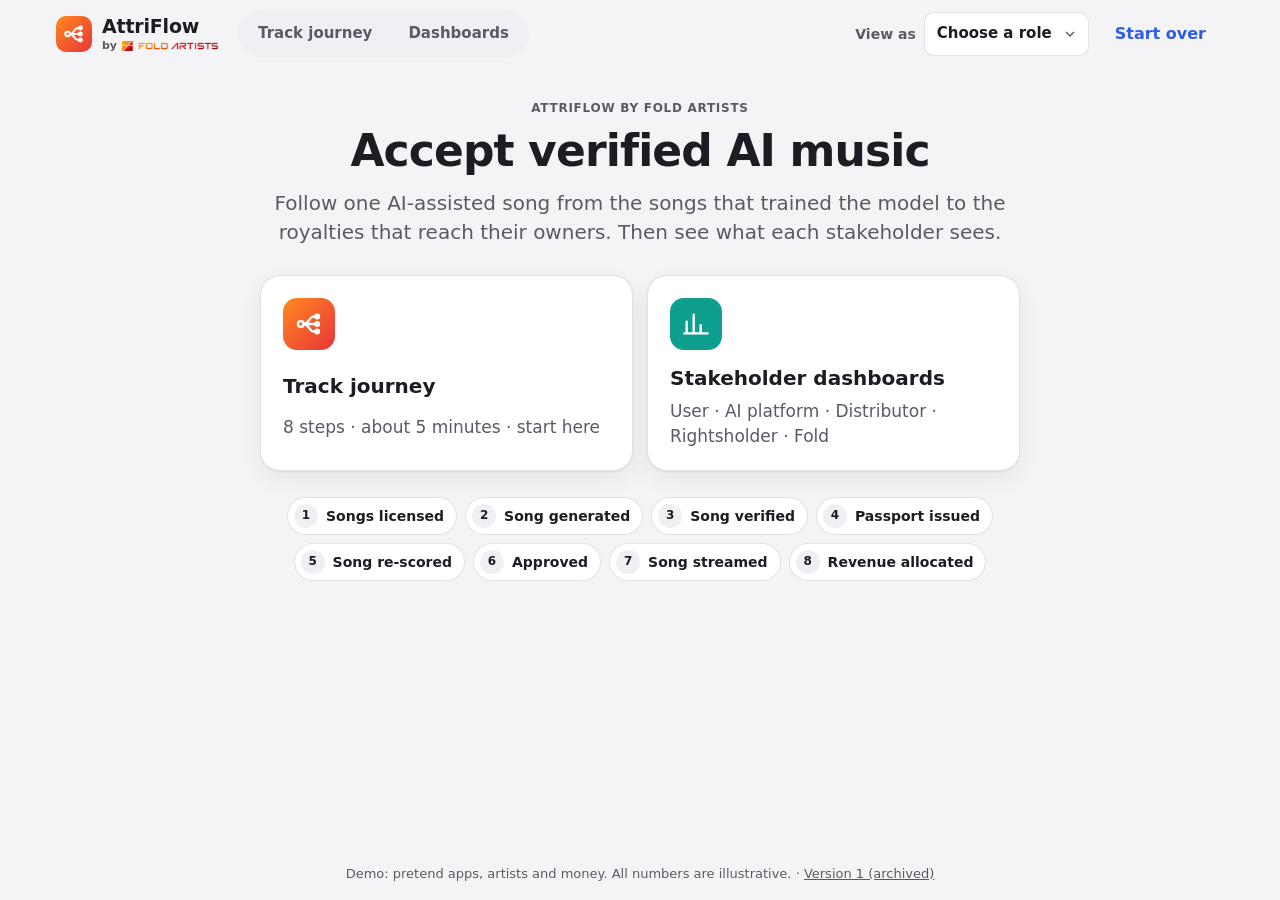
==== commit 27f74c4f: "AttriFlow v2 round 2: re-score at distribution, 85/5/5/5 pool, 10 rightsholders, User and Fold views" ====
--- a/site/index.html
+++ b/site/index.html
@@ -6,7 +6,7 @@
   <title>AttriFlow</title>
   <meta name="description" content="AttriFlow by Fold Artists: follow one AI-assisted song from training data to royalties, and see what each stakeholder sees.">
   <meta name="color-scheme" content="light">
-  <link rel="stylesheet" href="styles.css?v=2">
+  <link rel="stylesheet" href="styles.css?v=v2-20261001c">
 </head>
 <body>
   <a class="skip" href="#view">Skip to content</a>
@@ -27,10 +27,11 @@
       <label class="viewas"><span>View as</span>
         <select id="role">
           <option value="">Choose a role</option>
-          <option value="creator">Creator</option>
+          <option value="user">User</option>
           <option value="platform">AI Platform</option>
           <option value="distributor">Distributor</option>
           <option value="rightsholder">Rightsholder</option>
+          <option value="fold">Fold</option>
         </select>
       </label>
       <button class="btn btn-quiet" id="reset" type="button">Start over</button>
@@ -51,9 +52,9 @@
 
   <div id="modal" class="modal" hidden></div>
 
-  <script src="js/core.js?v=1"></script>
-  <script src="js/journey.js?v=1"></script>
-  <script src="js/dashboards.js?v=1"></script>
-  <script src="js/app.js?v=1"></script>
+  <script src="js/core.js?v=v2-20261001c"></script>
+  <script src="js/journey.js?v=v2-20261001c"></script>
+  <script src="js/dashboards.js?v=v2-20261001c"></script>
+  <script src="js/app.js?v=v2-20261001c"></script>
 </body>
 </html>
--- a/site/styles.css
+++ b/site/styles.css
@@ -994,3 +994,47 @@
 }
 .upload-row .part-ico { grid-area: auto; }
 .proceed.ask .btn-secondary { background: var(--surface); border: 1px solid var(--line); }
+
+/* ====================== v2 round 2 ====================== */
+:root { --seg-pool: #f08c2e; --seg-fold: #c2410c; }
+.seg.pool, .dot.pool { background: var(--seg-pool); }
+.nav-hint { font-size: 17px; font-weight: 600; color: var(--text); }
+.illustrative { border: 2px dashed #c9c9d4; background: repeating-linear-gradient(135deg, var(--surface), var(--surface) 14px, #fafafc 14px, #fafafc 28px); box-shadow: none; }
+.ribbon { display: inline-flex; align-items: center; gap: 8px; margin-bottom: 14px; padding: 6px 12px; border-radius: 999px; background: #1c1c22; color: #fff; font-size: 13px; font-weight: 700; }
+.ribbon .ico { width: 16px; height: 16px; }
+.cat-more { display: flex; align-items: center; gap: 10px; padding: 10px 12px; border-radius: 14px; background: var(--surface-2); color: var(--text-2); font-size: 14px; font-weight: 600; }
+.show-all { margin-top: 12px; }
+.show-all summary { cursor: pointer; min-height: 44px; display: flex; align-items: center; font-weight: 700; color: var(--accent); }
+.w-spark .show-all summary { color: #ffb38a; }
+.inf-mini { list-style: none; margin: 4px 0 0; padding: 0; display: grid; gap: 2px; font-size: 14px; }
+.inf-mini li { display: flex; justify-content: space-between; gap: 10px; padding: 6px 0; border-bottom: 1px solid var(--spark-line); color: #d9cfe9; }
+.inf-mini b { color: #fff; }
+.lod-terms { list-style: none; margin: 14px 0; padding: 0; display: grid; gap: 10px; }
+.lod-terms li { display: flex; gap: 10px; align-items: flex-start; color: #e6def3; font-size: 15px; }
+.lod-terms .ico { flex: none; width: 20px; height: 20px; color: var(--spark-b); margin-top: 2px; }
+.lod .split-track { margin-top: 12px; }
+.note { display: flex; gap: 10px; align-items: flex-start; margin-top: 12px; padding: 12px 14px; border-radius: 12px; font-size: 15px; }
+.note .ico { flex: none; width: 20px; height: 20px; margin-top: 2px; }
+.note.warn { background: var(--warn-bg); }
+.note.warn .ico { color: var(--warn); }
+.note.good { background: var(--good-bg); }
+.note.good .ico { color: var(--good); }
+.weigh-row { display: grid; grid-template-columns: 90px minmax(0, 1fr) 90px; gap: 10px; align-items: center; margin-bottom: 8px; }
+.weigh-row:not(.now) { opacity: 0.55; }
+.weigh-label { font-weight: 700; font-size: 14px; }
+.weigh-pool { text-align: right; font-size: 14px; }
+.modal-confirm { margin-top: 20px; padding: 16px; border-radius: 14px; background: var(--surface-2); display: grid; gap: 12px; justify-items: end; }
+.modal-confirm p { justify-self: stretch; font-weight: 600; }
+.pitch-head { gap: 12px; }
+.pitch-head h3 { font-size: 22px; }
+.pitch > p { margin-top: 6px; }
+.pitch-sub { font-weight: 700; margin-top: 14px !important; }
+.aha.light { background: var(--surface); color: var(--text); border: 1px solid var(--line); }
+.aha.light .ico { color: var(--accent); }
+.aha.light b { color: var(--text); }
+@media (max-width: 767px) {
+  .nav-hint { font-size: 15px; }
+  .weigh-row { grid-template-columns: 1fr; gap: 4px; }
+  .weigh-pool { text-align: left; }
+  .modal-confirm { justify-items: stretch; }
+}
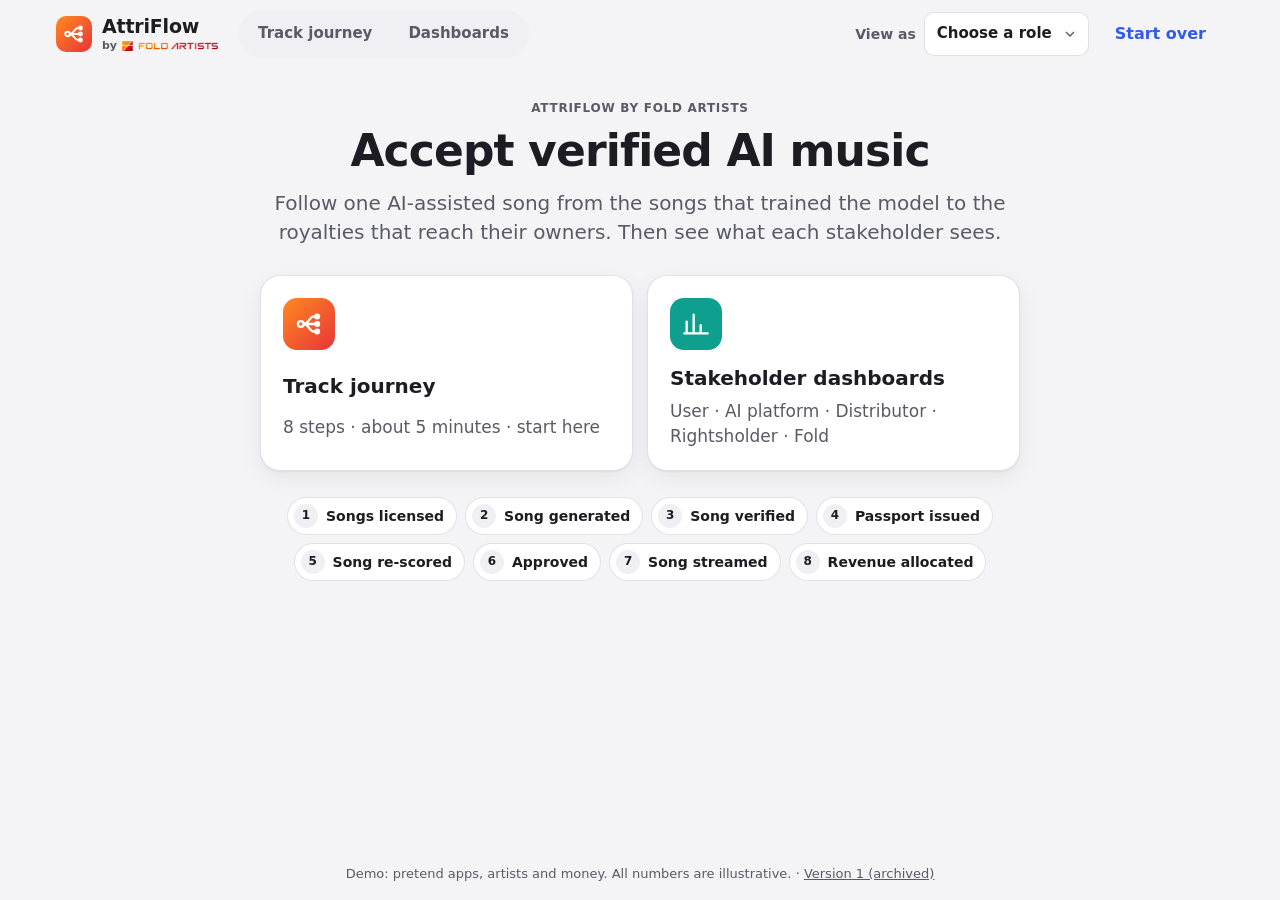
==== commit e0e5dfc7: "AttriFlow v2 round 3: co-creation explainer, re-score bars, track-level User view, 50/50 Fold payout" ====
--- a/site/index.html
+++ b/site/index.html
@@ -6,7 +6,7 @@
   <title>AttriFlow</title>
   <meta name="description" content="AttriFlow by Fold Artists: follow one AI-assisted song from training data to royalties, and see what each stakeholder sees.">
   <meta name="color-scheme" content="light">
-  <link rel="stylesheet" href="styles.css?v=v2-20261001c">
+  <link rel="stylesheet" href="styles.css?v=v2-20261001d">
 </head>
 <body>
   <a class="skip" href="#view">Skip to content</a>
@@ -52,9 +52,9 @@
 
   <div id="modal" class="modal" hidden></div>
 
-  <script src="js/core.js?v=v2-20261001c"></script>
-  <script src="js/journey.js?v=v2-20261001c"></script>
-  <script src="js/dashboards.js?v=v2-20261001c"></script>
-  <script src="js/app.js?v=v2-20261001c"></script>
+  <script src="js/core.js?v=v2-20261001d"></script>
+  <script src="js/journey.js?v=v2-20261001d"></script>
+  <script src="js/dashboards.js?v=v2-20261001d"></script>
+  <script src="js/app.js?v=v2-20261001d"></script>
 </body>
 </html>
--- a/site/styles.css
+++ b/site/styles.css
@@ -1020,7 +1020,7 @@
 .note.good { background: var(--good-bg); }
 .note.good .ico { color: var(--good); }
 .weigh-row { display: grid; grid-template-columns: 90px minmax(0, 1fr) 90px; gap: 10px; align-items: center; margin-bottom: 8px; }
-.weigh-row:not(.now) { opacity: 0.55; }
+.weigh-row:not(.is-now) { opacity: 0.55; }
 .weigh-label { font-weight: 700; font-size: 14px; }
 .weigh-pool { text-align: right; font-size: 14px; }
 .modal-confirm { margin-top: 20px; padding: 16px; border-radius: 14px; background: var(--surface-2); display: grid; gap: 12px; justify-items: end; }
@@ -1038,3 +1038,37 @@
   .weigh-pool { text-align: left; }
   .modal-confirm { justify-items: stretch; }
 }
+
+/* ====================== v2 round 3 ====================== */
+.cmp { display: inline-flex; width: 90px; height: 8px; border-radius: 4px; overflow: hidden; vertical-align: middle; margin-right: 8px; background: var(--surface-2); }
+.cmp i { display: block; height: 100%; }
+.cmp i.ai { background: #e0336f; }
+.cmp i.human { background: var(--good); }
+.cocreate { margin-top: 12px; padding: 12px 14px; border-radius: 12px; background: var(--surface-2); position: relative; }
+.cocreate.dark { background: rgba(255, 255, 255, 0.06); }
+.cocreate-head { display: flex; align-items: center; gap: 10px; }
+.cocreate-title { font-size: 13px; font-weight: 700; text-transform: uppercase; letter-spacing: 0.05em; color: var(--text-2); }
+.cocreate.dark .cocreate-title { color: #b4abc4; }
+.cocreate-head b { font-size: 17px; }
+.info-btn { width: 26px; height: 26px; min-width: 26px; border-radius: 50%; border: 1.5px solid currentColor; background: transparent; color: var(--accent); font: 700 14px/1 Georgia, serif; font-style: italic; cursor: pointer; display: grid; place-items: center; margin-left: auto; position: relative; }
+.info-btn::after { content: ""; position: absolute; inset: -9px; }
+.cocreate.dark .info-btn { color: #ffb38a; }
+.part-mix.big { display: flex; height: 12px; border-radius: 6px; overflow: hidden; margin-top: 10px; }
+.cocreate-note { margin-top: 8px; font-size: 14px; color: var(--text-2); }
+.cocreate.dark .cocreate-note { color: #c9bfdc; }
+.info-pop { margin-top: 10px; padding: 12px; border-radius: 10px; background: var(--surface); border: 1px solid var(--line); font-size: 14px; color: var(--text); }
+.cocreate.dark .info-pop { background: #2a2635; border-color: var(--spark-line); color: #f1ecf8; }
+.info-pop a { display: inline-flex; align-items: center; min-height: 32px; margin-top: 6px; font-weight: 700; color: var(--accent); }
+.cocreate.dark .info-pop a { color: #ffb38a; }
+.track-head { grid-template-columns: 88px minmax(0, 1fr) auto; }
+.track-head .cover { width: 88px; height: 88px; }
+.track-head .play { background: var(--accent); color: #fff; }
+.outside-pool { display: flex; gap: 10px; align-items: flex-start; margin: 12px 0 4px; padding: 12px; border-radius: 12px; border: 1.5px dashed var(--line); }
+.outside-pool .dot { margin-top: 5px; flex: none; }
+.outside-pool small { display: block; color: var(--text-2); font-size: 13px; margin-top: 2px; }
+.pool-h { margin-top: 16px; font-size: 15px; }
+@media (max-width: 767px) {
+  .track-head { grid-template-columns: 64px minmax(0, 1fr); }
+  .track-head .cover { width: 64px; height: 64px; }
+  .track-head .play { grid-column: 1 / -1; justify-self: start; }
+}
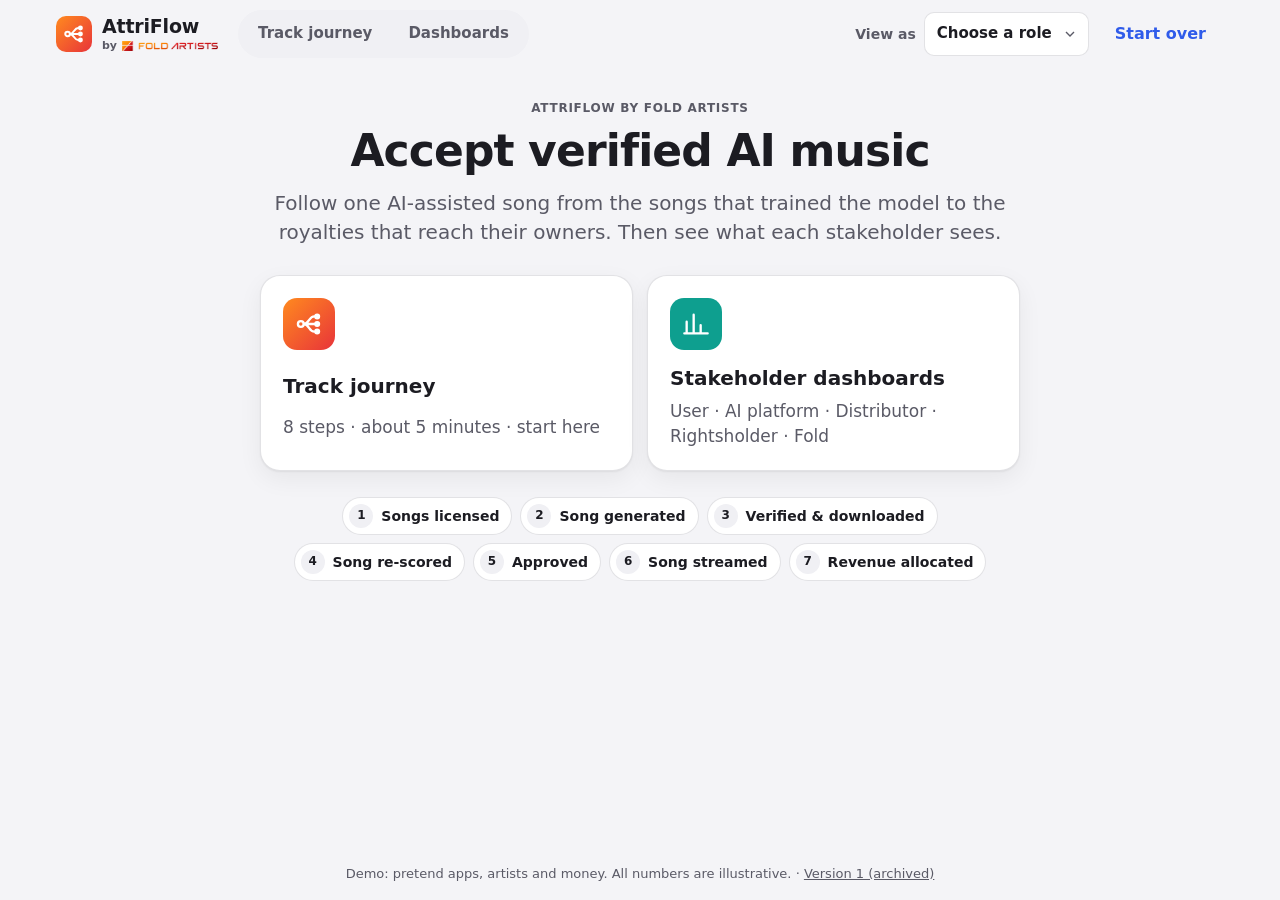
==== commit b88a9ce0: "AttriFlow v2 round 4: mocked uploads, Verify+download, no Passport step Synced from fold-workspace m" ====
--- a/site/index.html
+++ b/site/index.html
@@ -6,7 +6,7 @@
   <title>AttriFlow</title>
   <meta name="description" content="AttriFlow by Fold Artists: follow one AI-assisted song from training data to royalties, and see what each stakeholder sees.">
   <meta name="color-scheme" content="light">
-  <link rel="stylesheet" href="styles.css?v=v2-20261001d">
+  <link rel="stylesheet" href="styles.css?v=v2-20261015a">
 </head>
 <body>
   <a class="skip" href="#view">Skip to content</a>
@@ -45,6 +45,7 @@
   <footer class="navbar" id="navbar" hidden>
     <button class="btn btn-secondary" id="back" type="button">← Back</button>
     <p class="nav-hint" id="hint" aria-live="polite"></p>
+    <button class="btn btn-quiet" id="replay" type="button" title="Show this step again from the start">↺ Replay step</button>
     <button class="btn btn-primary" id="next" type="button">Next →</button>
   </footer>
 
@@ -52,9 +53,9 @@
 
   <div id="modal" class="modal" hidden></div>
 
-  <script src="js/core.js?v=v2-20261001d"></script>
-  <script src="js/journey.js?v=v2-20261001d"></script>
-  <script src="js/dashboards.js?v=v2-20261001d"></script>
-  <script src="js/app.js?v=v2-20261001d"></script>
+  <script src="js/core.js?v=v2-20261015a"></script>
+  <script src="js/journey.js?v=v2-20261015a"></script>
+  <script src="js/dashboards.js?v=v2-20261015a"></script>
+  <script src="js/app.js?v=v2-20261015a"></script>
 </body>
 </html>
--- a/site/styles.css
+++ b/site/styles.css
@@ -183,22 +183,27 @@
 
 .stage {
   display: grid;
-  grid-template-columns: 300px minmax(0, 1fr);
-  gap: 20px;
+  grid-template-columns: minmax(0, 1fr);
+  gap: 16px;
   align-items: start;
 }
+/* The step's explanation: title always visible, the text collapsed until the presenter opens it. */
 .explain {
   background: var(--surface);
   border: 1px solid var(--line);
   border-radius: var(--radius);
-  padding: 20px;
-  position: sticky;
-  top: 12px;
-}
+  padding: 14px 18px;
+}
+.explain-head { display: flex; align-items: center; justify-content: space-between; gap: 16px; }
 .explain .kicker { font-size: 13px; font-weight: 700; letter-spacing: 0.04em; text-transform: uppercase; color: var(--text-2); }
-.explain h1 { font-size: 26px; line-height: 1.15; margin: 6px 0 10px; }
+.explain h1 { font-size: 24px; line-height: 1.15; margin: 4px 0 0; }
+.explain-toggle { flex: none; display: inline-flex; align-items: center; gap: 6px; min-height: 44px; padding: 0 14px; border-radius: 999px; border: 1px solid var(--line); background: transparent; color: var(--accent); font: inherit; font-size: 14px; font-weight: 600; cursor: pointer; }
+.explain-toggle:hover { background: var(--surface-2); }
+.explain-toggle .ico { width: 18px; height: 18px; }
+.explain-body { margin-top: 12px; padding-top: 12px; border-top: 1px solid var(--line); max-width: 80ch; }
+.explain-body[hidden] { display: none; }
 .explain p { color: var(--text-2); }
-.explain p + p { margin-top: 10px; }
+.explain-body p + p { margin-top: 10px; }
 .explain .app-chip { margin-top: 14px; }
 
 .app-chip { display: inline-flex; align-items: center; gap: 8px; font-size: 14px; font-weight: 600; color: var(--text-2); }
@@ -217,7 +222,7 @@
   border-top: 1px solid var(--line);
   z-index: 5;
 }
-.navbar[hidden] { display: none; }
+.navbar[hidden], .navbar .btn[hidden] { display: none; }
 .nav-hint { flex: 1; text-align: center; color: var(--text-2); font-size: 15px; }
 .demo-note { text-align: center; font-size: 13px; color: var(--text-2); padding: 8px 16px 16px; }
 
@@ -511,8 +516,11 @@
 /* ---------- small screens ---------- */
 @media (max-width: 900px) {
   .stage { grid-template-columns: minmax(0, 1fr); gap: 14px; }
-  .explain { position: static; padding: 16px; }
-  .explain h1 { font-size: 22px; }
+  .explain { padding: 12px 14px; }
+  .explain h1 { font-size: 20px; }
+  .explain-head { align-items: flex-start; }
+  .explain-toggle span { position: absolute; width: 1px; height: 1px; overflow: hidden; clip: rect(0 0 0 0); white-space: nowrap; }
+  .explain-toggle { width: 44px; padding: 0; justify-content: center; }
   .explain .app-chip { display: none; }
 }
 @media (max-width: 767px) {
@@ -605,7 +613,7 @@
 
 /* layout */
 .stage-main { display: grid; gap: 16px; min-width: 0; }
-.explain .powered { margin-top: 14px; padding-top: 12px; border-top: 1px solid var(--line); font-size: 13px; color: var(--text-2); }
+.explain .powered { margin-top: 12px; padding-top: 10px; border-top: 1px solid var(--line); font-size: 13px; color: var(--text-2); }
 .card { background: var(--surface); border: 1px solid var(--line); border-radius: 20px; padding: 22px; box-shadow: var(--shadow); min-width: 0; }
 .card h3 { font-size: 19px; display: flex; align-items: center; gap: 8px; }
 .card h3 .ico { color: var(--accent); }
@@ -1072,3 +1080,30 @@
   .track-head .cover { width: 64px; height: 64px; }
   .track-head .play { grid-column: 1 / -1; justify-self: start; }
 }
+
+/* ====================== v2 round 3: mocked uploads, LoD expand, download inside Verify ====================== */
+.upload-row.empty { border-color: rgba(255, 255, 255, 0.28); background: rgba(255, 255, 255, 0.04); }
+.upload-row.empty .btn-secondary { background: rgba(255, 255, 255, 0.1); color: #fff; border: 1px solid rgba(255, 255, 255, 0.25); }
+.upload-row.loading { grid-template-columns: 40px minmax(0, 1fr); }
+.upload-row.loading .spinner, .ready .spinner { border-color: rgba(255, 255, 255, 0.18); border-top-color: var(--spark-b); justify-self: center; }
+.up-prog { display: block; height: 6px; margin-top: 8px; border-radius: 3px; background: rgba(127, 127, 140, 0.25); overflow: hidden; }
+.up-prog i { display: block; height: 100%; width: 0; border-radius: 3px; background: var(--good); animation: up-fill 1.4s ease-out forwards; }
+@keyframes up-fill { to { width: 100%; } }
+.file-drop.loading { grid-template-columns: 28px minmax(0, 1fr); }
+.file-drop.loading .up-prog i { background: var(--accent); }
+.file-drop.empty .btn-secondary { white-space: nowrap; }
+.lod-more { margin-top: 10px; }
+.lod-more summary { cursor: pointer; color: var(--spark-b); font-weight: 600; min-height: 44px; display: inline-flex; align-items: center; }
+.lod-more summary:focus-visible { outline: 2px solid var(--spark-b); outline-offset: 2px; border-radius: 6px; }
+.lod-more p { margin-top: 4px; font-size: 15px; line-height: 1.55; }
+.lod #sign { margin-top: 14px; }
+.ready .dl-card { margin-top: 4px; }
+.ready .dl-ready .muted { color: #b4abc4; }
+.ready .dl-ready b { color: #fff; }
+@media (prefers-reduced-motion: reduce) { .up-prog i { animation: none; width: 100%; } }
+@media (max-width: 600px) {
+  .upload-row.empty { grid-template-columns: 40px minmax(0, 1fr); }
+  .upload-row.empty .btn { grid-column: 1 / -1; justify-self: stretch; }
+  .file-drop.empty { grid-template-columns: 28px minmax(0, 1fr); }
+  .file-drop.empty .btn { grid-column: 1 / -1; }
+}
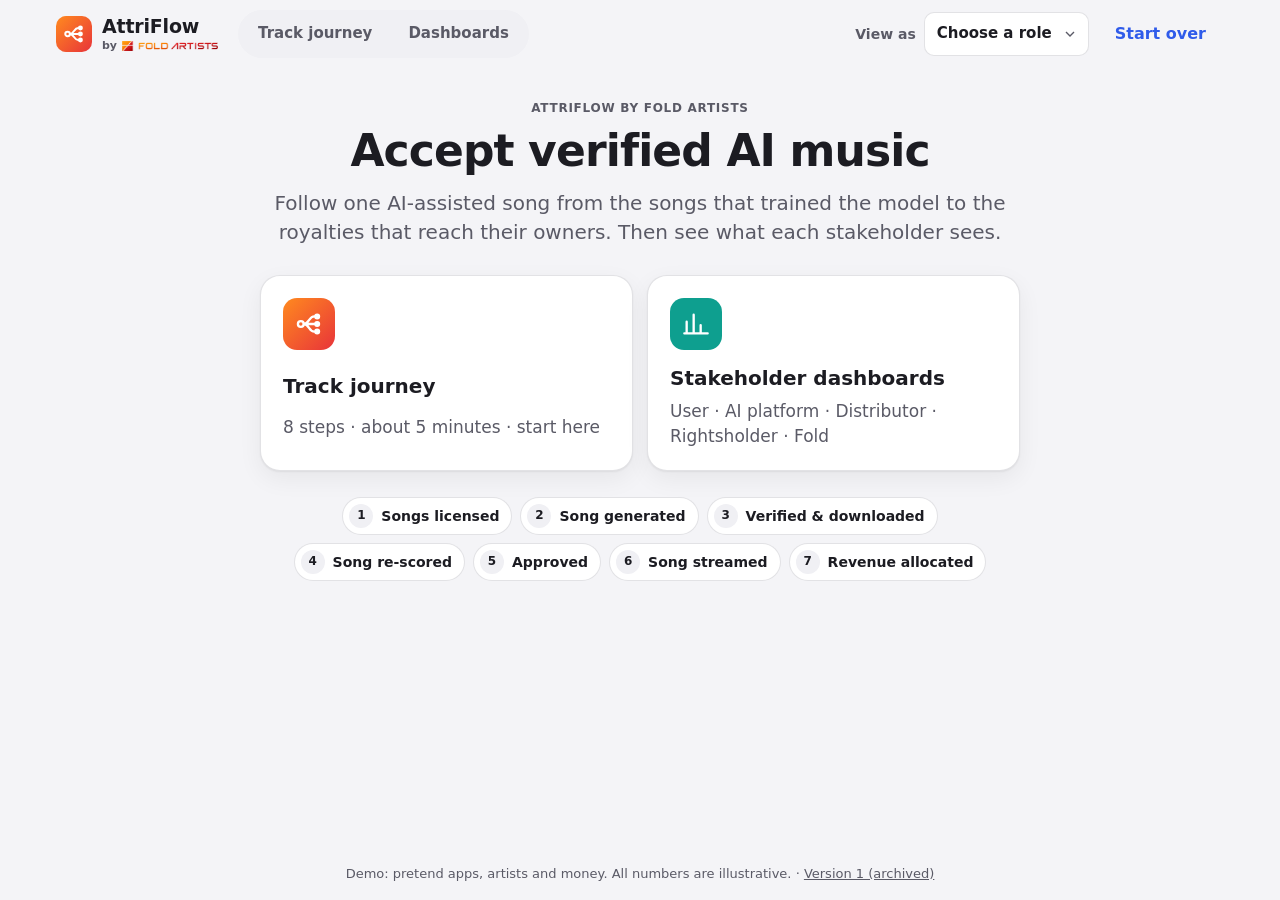
==== commit ecab864e: "AttriFlow v2: re-score after Sam swaps in their own lead guitar Synced from fold-workspace main (59b" ====
--- a/site/index.html
+++ b/site/index.html
@@ -6,7 +6,7 @@
   <title>AttriFlow</title>
   <meta name="description" content="AttriFlow by Fold Artists: follow one AI-assisted song from training data to royalties, and see what each stakeholder sees.">
   <meta name="color-scheme" content="light">
-  <link rel="stylesheet" href="styles.css?v=v2-20261015a">
+  <link rel="stylesheet" href="styles.css?v=v2-20261015b">
 </head>
 <body>
   <a class="skip" href="#view">Skip to content</a>
@@ -53,9 +53,9 @@
 
   <div id="modal" class="modal" hidden></div>
 
-  <script src="js/core.js?v=v2-20261015a"></script>
-  <script src="js/journey.js?v=v2-20261015a"></script>
-  <script src="js/dashboards.js?v=v2-20261015a"></script>
-  <script src="js/app.js?v=v2-20261015a"></script>
+  <script src="js/core.js?v=v2-20261015b"></script>
+  <script src="js/journey.js?v=v2-20261015b"></script>
+  <script src="js/dashboards.js?v=v2-20261015b"></script>
+  <script src="js/app.js?v=v2-20261015b"></script>
 </body>
 </html>
